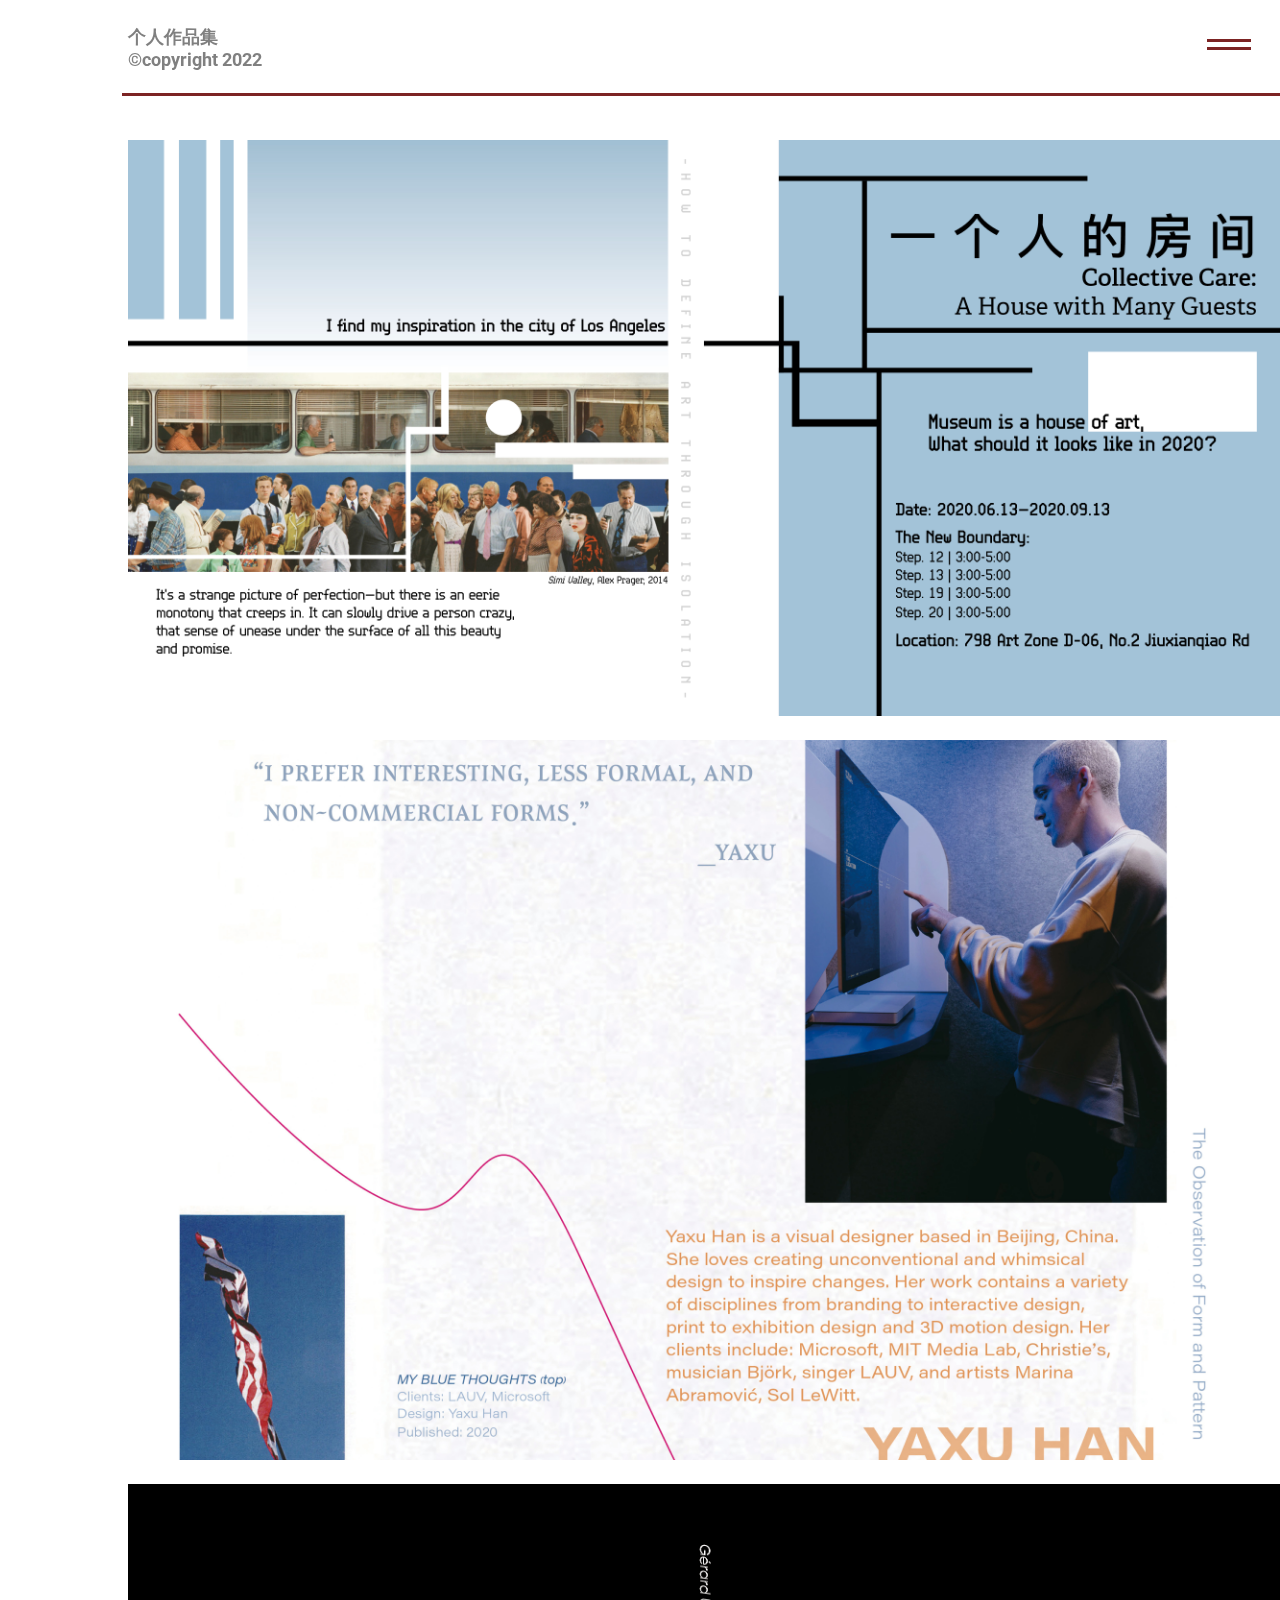
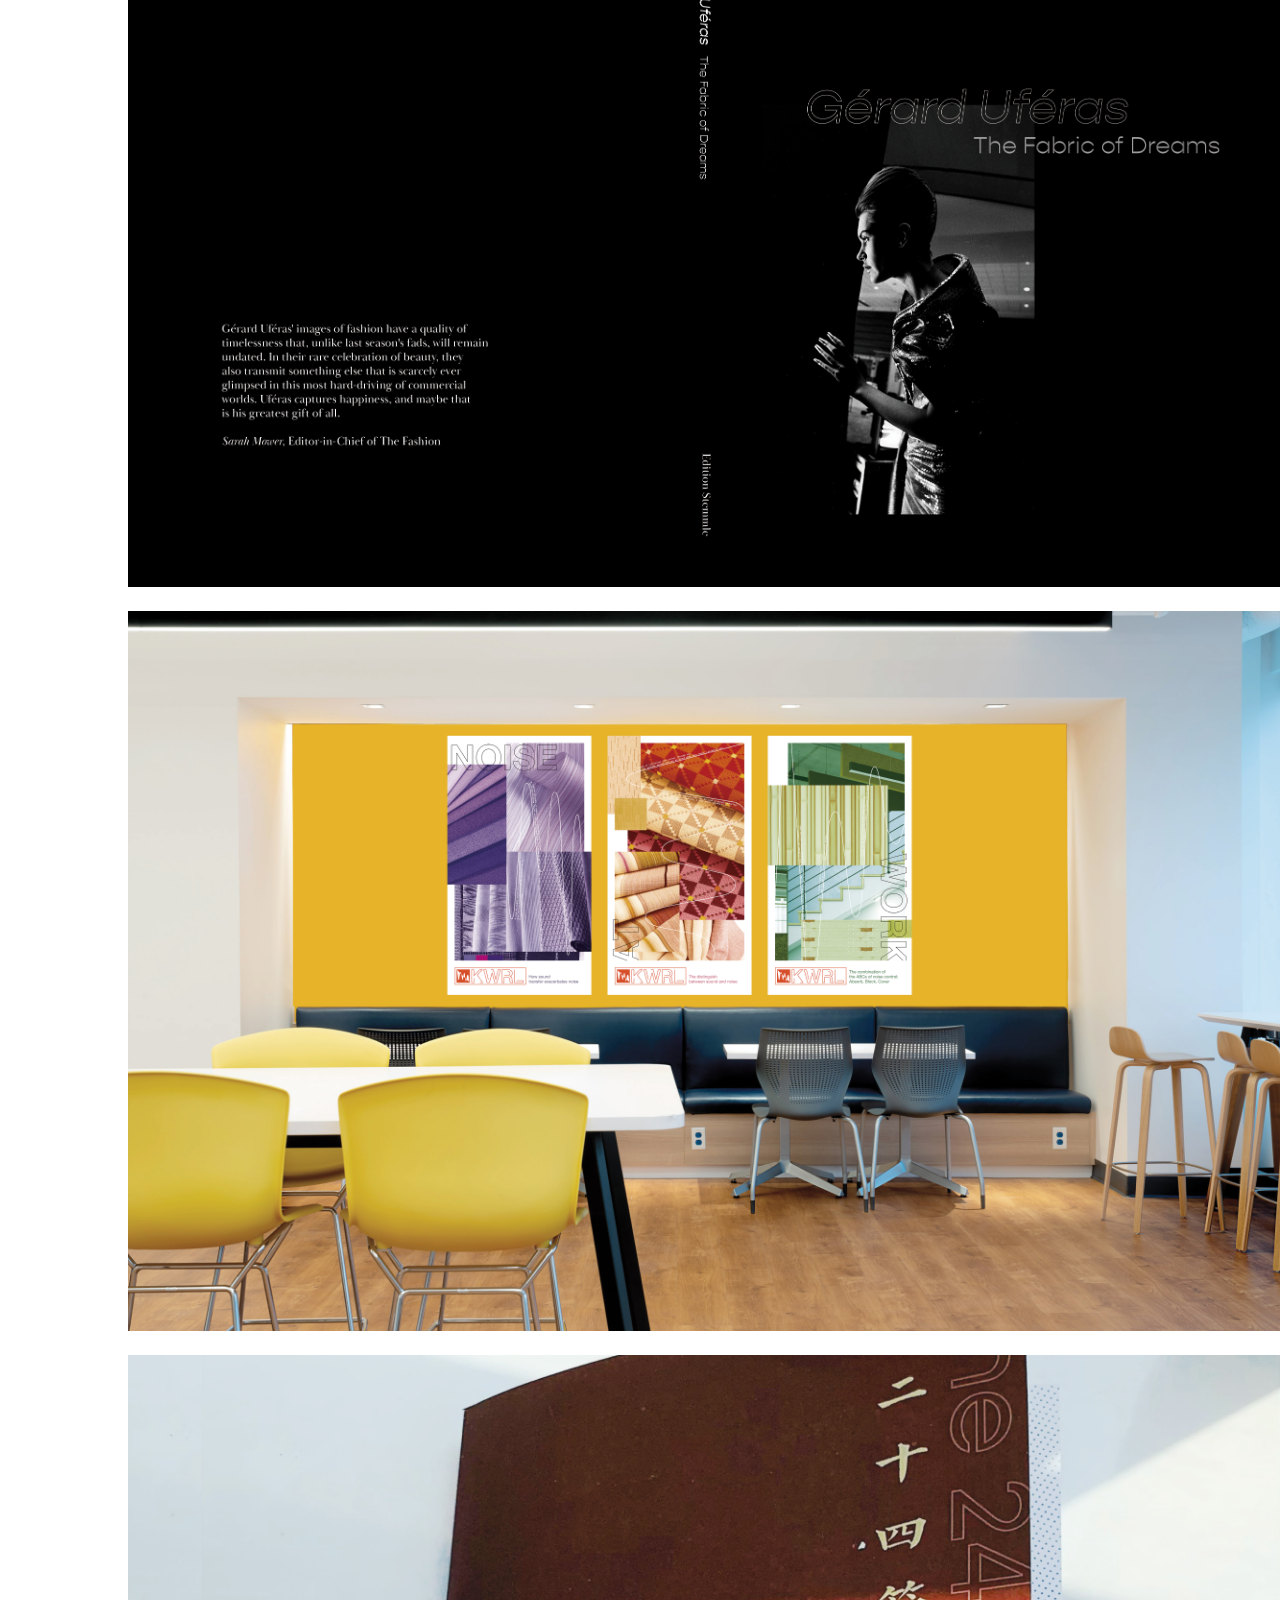
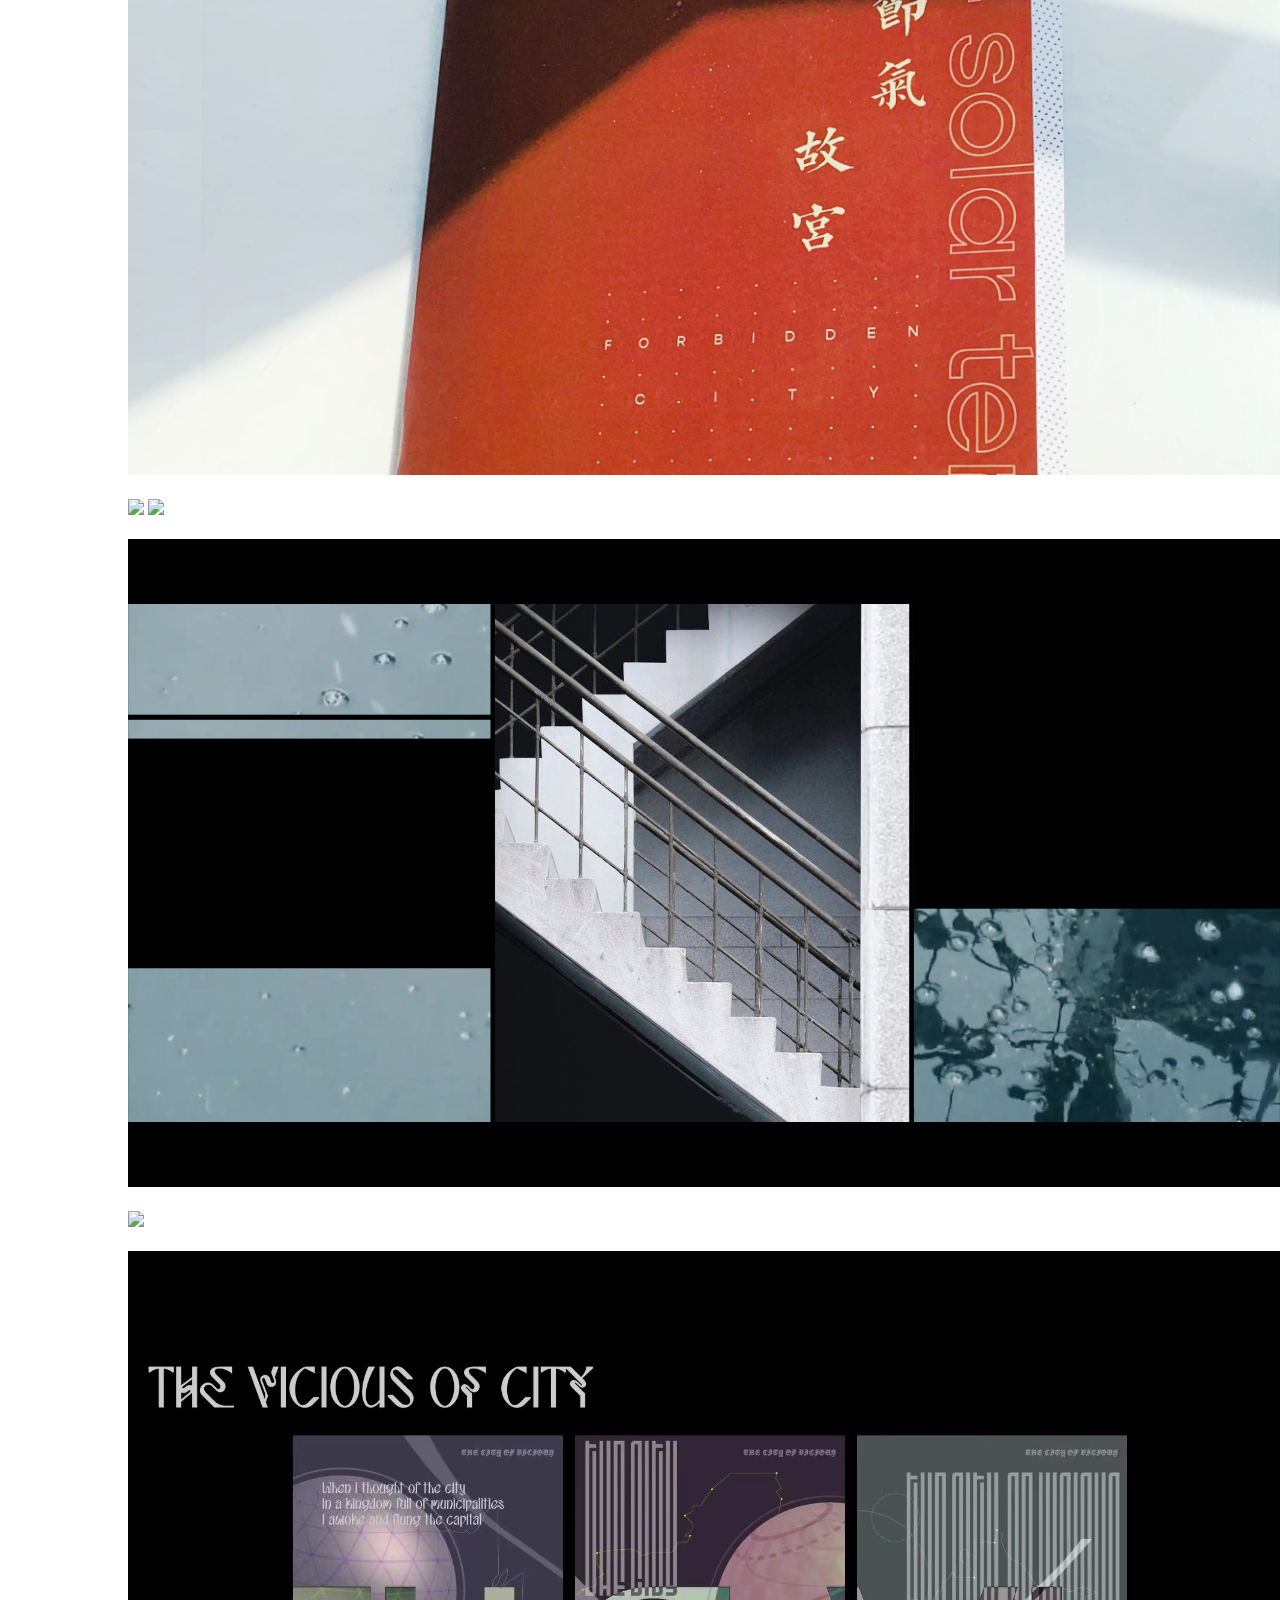
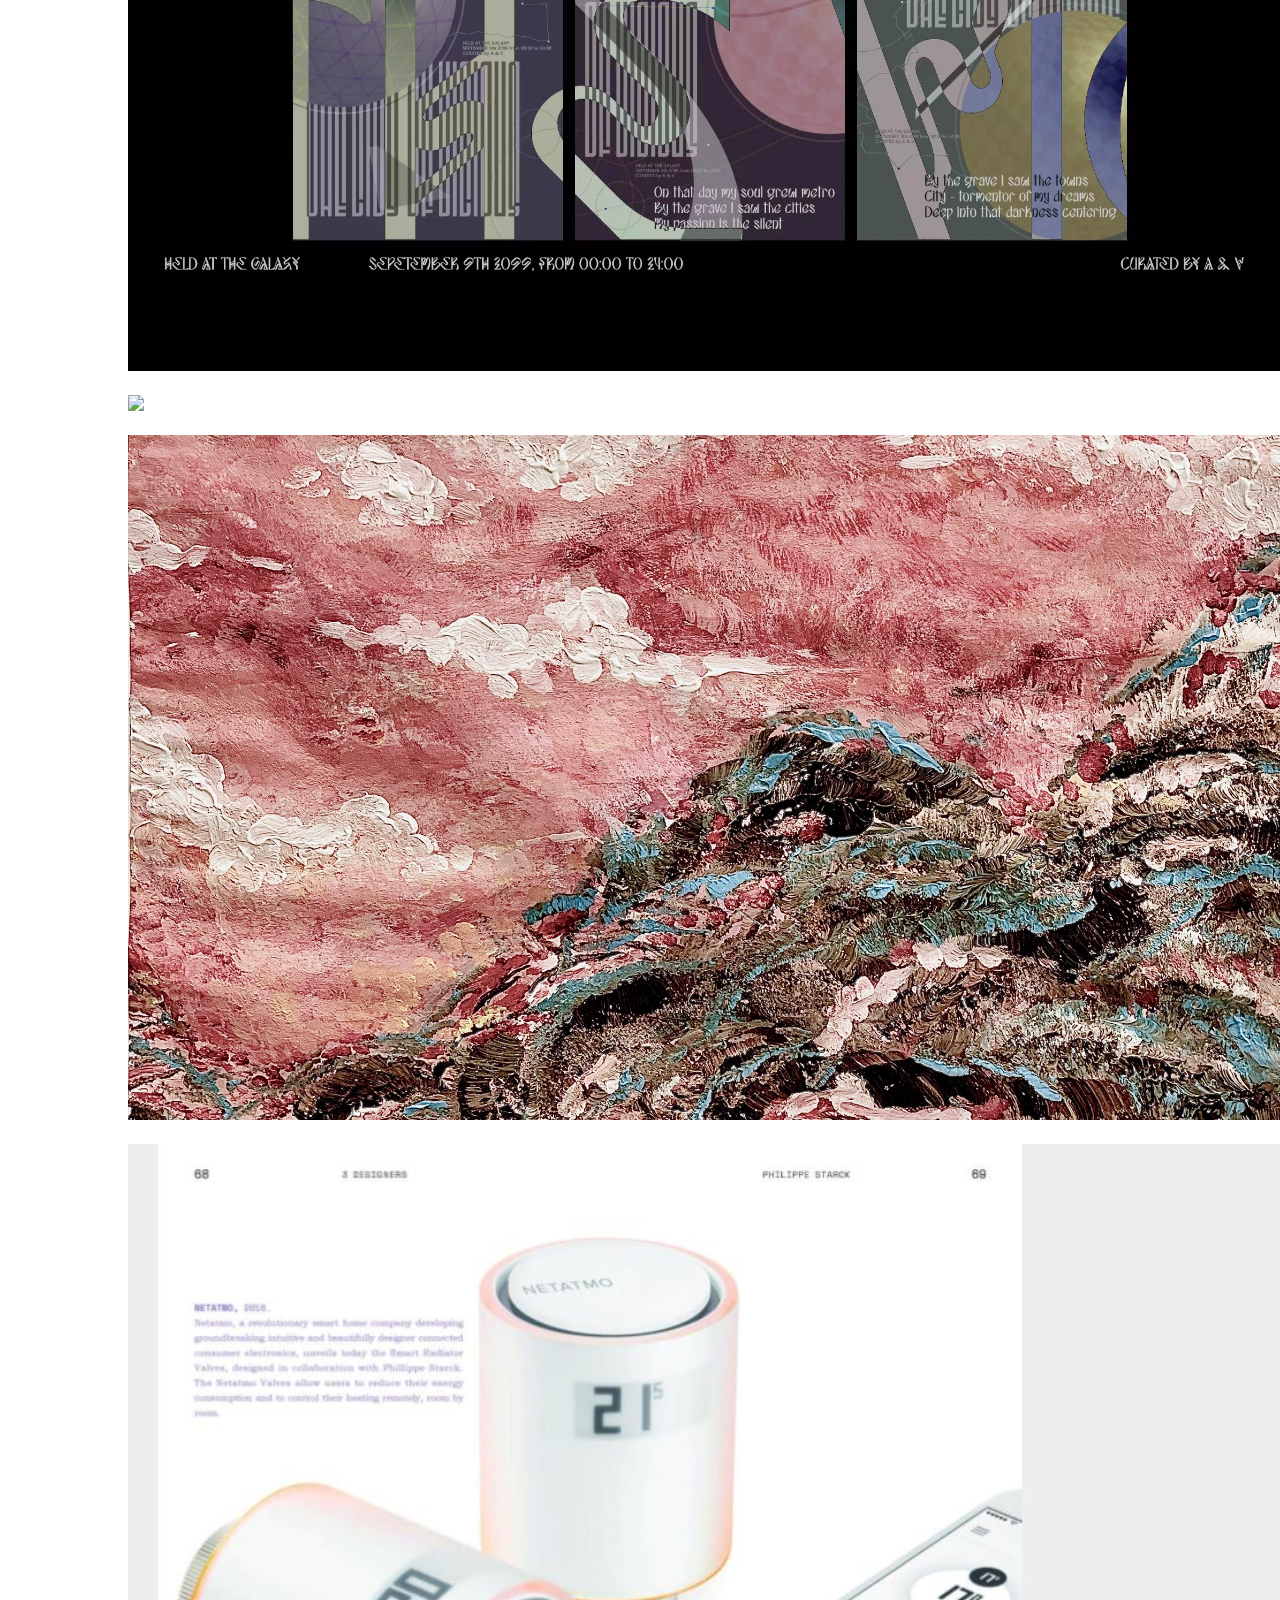
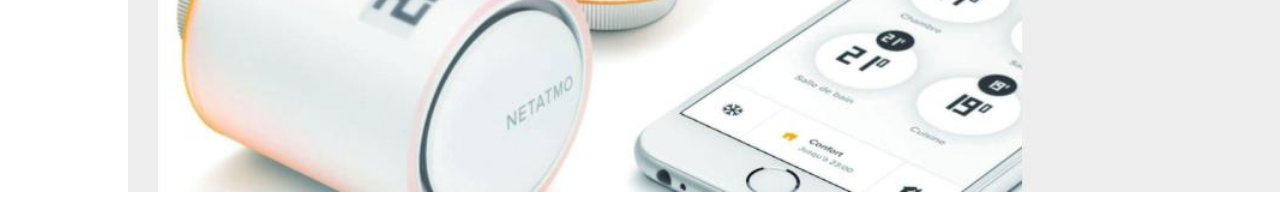
==== index.html @ 161906a2 "code" ====
<!DOCTYPE html>
<html>
    <head>
        <meta charset="utf-8"><!--charset: character encoding capable of encoding all characters on the web  -->
        <meta http-equiv="X-UA-Compatible" content="IE=edge,chrome=1"><!--for browser compatibility: choose rendering engine to view the page in an correct view (for old ver. IE)  -->
        <title>个人作品集©copyright 2022</title>   
        <link href='https://fonts.googleapis.com/css?family=Roboto' rel='stylesheet'>
        <style>
            /*滚动条宽度*/
        ::-webkit-scrollbar{width: 0px;
                            height: 5px;}
            /*滚动条按钮样式*/
        ::-webkit-scrollbar-thumb{border-radius: 10px;
                                  background-color: #f1f1f1;}
            /*滚动条背景样式*/
        ::-webkit-scrollbar-track{border-radius: 10px;}


        body{background-color: white;
            font-family: roboto, sans-serif;
            font-style: normal;
            width:80vw;
            margin-left:10vw;
        cursor:default;}
            a:link{color: gray;
                text-decoration:none;
                cursor: crosshair;}
            a:hover{color: black;
                text-decoration:underline;
                cursor: crosshair;}
            a:visited{color: gray;
                text-decoration:none;
                cursor: crosshair;}
            h1{text-align: left;
                margin: 0 auto;
                margin-top:-100px;
                background-color:white;
                color:gray;
                z-index:400;
                position:fixed;
                max-width:175px;
                padding-top: 0.5vh;
                font-size: 18px;}

            .wb1{position:fixed;
                    width:105vw;
                    margin: 0 auto;
                    margin-left: -10vw;
                    height: 93px;
                    z-index:300;
                    margin-top:-120px;
                    background-color:white;}

            .wb2{position:fixed;
                    margin-top: -24px;
                    display:none;
                    width:105vw;
                    height: 90vh;
                    margin: 0 auto;
                    margin-left: -10vw;
                    z-index:75;
                    margin-top:-50px;
                    background-color:white;}

                .bar1{margin-top:-27px;
                    width: 90vw;
                    height:3px;
                    margin-left: -0.5vw;
                    background-color:rgb(124, 35, 35);
                    z-index:1000;
                    position:fixed;}


            .button{position: fixed;
                cursor: crosshair;
                height: 50px;
                width: 50px;
                display: inline-block;
                right: 8px;
                top: -102px;
                z-index: 500;}

            .line1{background-color: rgb(124, 35, 35);
            width: 24px;
            height: 3px;
            margin-top: 21px;
            margin-left: 5px;
            position: fixed;
            z-index: 500;
            transform: rotate(0deg);}
            
            .line2{background-color: rgb(124, 35, 35);
            width: 24px;
            height: 3px;
            margin-top: 29px;
            margin-left: 5px;
            position: fixed;
            z-index: 500;
            transform: rotate(0deg);}

            .color{color: rgb(124, 35, 35);}
            .collectivecareintro{margin-left:0px;}
            .intro_{margin-left:0px;
            margin-top:-21px;
            width: 300px;
        height:495px;}
                
            .menu{width:20%;
                position:fixed;
                margin-top: -119px;
                height:104px;
                margin-left: -85px;
                font-size:18px;
                display:none;
                z-index:100;
                background-color:transparent;}

                


            .contactinfo{display:none;
                position:fixed;
                margin-top: 82px;
                margin-left: -85px;
                font-size:18px;
                padding-right:20px;
                z-index:200;}


            span{font-weight:600;
                color:rgb(124, 35, 35);}

            
            .info2{
                cursor: crosshair;
                height: 458px;}

            .info3{
                cursor: crosshair;
                height: 458px;
                margin-top: 53px;}

            .image{margin-left:0vw;
                     min-width:300px;
                     width:80vw;
                     z-index:25;}

            img{width:90vw;
                margin-top:20px;}


            

            div{margin-top:120px;
                margin-left:87px;
            padding-right:20px;}

                
                .about{margin-top: -57px;
                    z-index: 800;
                    cursor: crosshair;}
                .contact{margin-top: 27px;
                    z-index: 800;
                    cursor: crosshair;}
                .works{margin-top: 27px;
                    z-index:100;
                    cursor: crosshair;}
                .toggle{display:none;
                    cursor: crosshair;
                    height: 500px;
                    z-index:750;
                    margin-top:24px;
                    margin-left: 2px;}
                .scroll{z-index: 750;
                    margin-top: 100px;
                    position:fixed;}




                .collectivecare{margin-top:0px;
                    margin-left:0px;
                    width:195px;
                    font-size:18px;
                    z-index:1000;
                    cursor: crosshair;}
                .interview,.GérardUféras,.knoll,.the24solarterms,.newphotography,.generateposters,.soundmotion,.tiquette,.theviciousofcity,.thewoodwhisperper,.drawings,.process{margin-top:10px;
                    margin-left:0px;
                    width:195px;
                    font-size:18px;
                    z-index:500;
                    cursor: crosshair;}

                p{font-size:18px;}

                .aboutinfo2{display:none;
                    position: fixed;
                    z-index: 1000;
                    margin-left: -86px;
                    margin-top:-24px}
                .contact2{margin-left: 85px;
                    margin-top: 0px;
                    display:none;
                    cursor: crosshair;}
                .works1{margin-left: 85px;
                    margin-top: 0px;
                    display:none;
                    cursor: crosshair;}
                .works2{margin-left: 2px;
                    margin-top: 224px;
                    display:none;
                    cursor: crosshair;
                    position: fixed;
                    z-index: 2000;}
                .contact1{background-color: white;
                    margin-top: -8px;}
               



            @media only screen and (max-width: 414px){
                p{font-size:24px;}
                h3{font-size:24px;}
                h1{max-width: 224px;
                    font-size: 24px;
                    margin-top: -107px;}
                .collectivecare,.interview,.GérardUféras,.knoll,.the24solarterms,.newphotography,.generateposters,.soundmotion,.tiquette,.theviciousofcity,.thewoodwhisperper,.drawings,.process{margin-top:10px;
                    font-size:24px;
                    line-height: 24px;
                    min-width: 300px;}
                .menu{font-size:24px;}
                .about{font-size:24px;}
                .about1{font-size:24px;}
                .contact{font-size:24px;}
                .contact2{font-size:24px;}
                .works{font-size:24px;}
                .works1{font-size:24px;}
                .works2{font-size:24px;}
                .button{top:-99px;}
                .line1{width: 32px;
                    height: 4px;}
                .line2{width: 32px;
                    height: 4px;
                    margin-top: 30px;}
                .contactinfo{margin-top: 90px;
                    line-height: 18px;
                    min-width: 460px;}
                    .toggle{margin-top:46px;}
                }

          
           
        </style> 

        <script src="https://code.jquery.com/jquery-3.6.0.js"></script>
        <script language="javascript">
            $(document).ready(function(){
                
                
                $( ".about" ).hover(function() {
                    $(".about").css('color','gray');
                    $(".contact").css('color','black');
                    $(".works").css('color','black');
                }, function(){
                    $(".about").css('color','black');
                    $(".contact").css('color','black');
                    $(".works").css('color','black');
                });

                $( ".about" ).click(function() {
                        $(".aboutinfo2").css("display","inline-block");  
                        $(".contact2").css("display","inline-block"); 
                        $(".works1").css("display","inline-block"); 
                        $(".contact").css("display","none");  
                        $(".works").css("display","none"); 
                        $(".works2").css("display","none"); 
                        $(".toggle").css("display","none");   
                        $(".contactinfo").css('display','none');
                    
                });



                $( ".contact" ).hover(function() {
                    $(".about").css('color','black');
                    $(".contact").css('color','gray');
                    $(".works").css('color','black');
                }, function(){
                    $(".about").css('color','black');
                    $(".contact").css('color','black');
                    $(".works").css('color','black');

                });
                $( ".contact" ).click(function() {
                    $(".works").css("display","none"); 
                    $(".works1").css("display","none"); 
                    $(".about").css('color','black');
                    $(".contact").css('color','black');
                    $(".contactinfo").css('display','inline-block');
                    $(".works2").css('display','inline-block');
                    $(".toggle").css("display","none");   
                    $(".scroll").css("display","none");  
                    
                    
                    
                });

                $( ".works1" ).hover(function() {
                    $(".about").css('color','black');
                    $(".contact").css('color','black');
                    $(".contact2").css('color','black');
                    $(".works1").css('color','gray');
                }, function(){
                    $(".about").css('color','black');
                    $(".contact").css('color','black');
                    $(".contact2").css('color','black');
                    $(".works1").css('color','black');
                });

                $( ".works1" ).click(function() {
                        $(".aboutinfo2").css("display","none");  
                        $(".contactinfo").css('display','none');
                        $(".contact2").css("display","none"); 
                        $(".works1").css("display","none"); 
                        $(".contact").css("display","inline-block");  
                        $(".works").css("display","inline-block"); 
                        $(".toggle").css("display","inline-block");
                        $(".scroll").css("display","inline-block");    
                    
                });

                $( ".works2" ).hover(function() {
                    $(".about").css('color','black');
                    $(".contact").css('color','black');
                    $(".works2").css('color','gray');
                }, function(){
                    $(".about").css('color','black');
                    $(".contact").css('color','black');
                    $(".works2").css('color','black');
                });

                $( ".works2" ).click(function() {
                        $(".aboutinfo2").css("display","none");  
                        $(".contactinfo").css('display','none');
                        $(".contact2").css("display","none"); 
                        $(".works2").css("display","none"); 
                        $(".contact").css("display","inline-block");  
                        $(".works").css("display","inline-block"); 
                        $(".toggle").css("display","inline-block");   
                        $(".scroll").css("display","inline-block");   
                    
                });

                $( ".contact2" ).hover(function() {
                    $(".about").css('color','black');
                    $(".contact2").css('color','gray');
                    $(".works1").css('color','black');
                    $(".works2").css('color','black');
                }, function(){
                    $(".about").css('color','black');
                    $(".contact2").css('color','black');
                    $(".works1").css('color','black');
                    $(".works2").css('color','black');
                });

                $( ".contact2" ).click(function() {
                        $(".aboutinfo2").css("display","none");  
                        $(".contact2").css("display","none"); 
                        $(".works1").css("display","none"); 
                        $(".contact").css("display","inline-block");  
                        $(".works2").css("display","inline-block"); 
                        $(".toggle").css("display","none");  
                        $(".contactinfo").css("display","inline-block");  
                         
                    
                });




                $( ".works" ).hover(function() {
                    $(".about").css('color','black');
                    $(".contact").css('color','black');
                    $(".works").css('color','gray');
                }, function(){
                    $(".about").css('color','black');
                    $(".contact").css('color','black');
                    $(".works").css('color','black');
                });

                $( ".works" ).click(function() {
                        $(".toggle").css("display","inline-block");  
                        $(".about").css('color','black');
                        $(".contact").css('color','black');
                        $(".works").css('color','black'); 
                    
                });



                $( ".button" ).hover(function() {
                    $(".line1").css("background-color","gray");
                    $(".line2").css("background-color","gray");
                }, function(){
                    $(".line1").css("background-color","rgb(124, 35, 35)");
                    $(".line2").css("background-color","rgb(124, 35, 35)");
                });
var count=0;
                $( ".button" ).click(function() {
                    count=count+1;
                    if (count%2 == 1){
                    $(".line1").css("transform","rotate(30deg)");
                    $(".line2").css("transform","rotate(-30deg)");
                    $(".line1").css("margin-top","25px");
                    $(".line2").css("margin-top","25px");
                    $(".line1").css("background-color","rgb(124, 35, 35)");
                    $(".line2").css("background-color","rgb(124, 35, 35)");
                    $(".menu").css("display","inline-block");
                    $(".about").css("display","inline-block");
                    $(".contact").css("display","inline-block");
                    $(".works").css("display","inline-block");
                    $(".about").css('color','black');
                    $(".contact").css('color','black');
                    $(".works1").css('color','black');
                    $(".wb2").css("display","inline-block");
                    
                }
                else{
                    $(".line1").css("transform","rotate(0deg)");
                    $(".line2").css("transform","rotate(0deg)");
                    $(".line1").css("margin-top","21px");
                    $(".line2").css("margin-top","29px");
                    $(".line1").css("background-color","rgb(124, 35, 35)");
                    $(".line2").css("background-color","rgb(124, 35, 35)");
                    $(".menu").css("display","none");
                    $(".wb2").css("display","none");
                    $(".toggle").css("display","none");
                    $(".aboutinfo2").css("display","none");  
                    $(".contact2").css("display","none"); 
                    $(".works1").css("display","none"); 
                    $(".works2").css("display","none"); 
                    $(".contactinfo").css("display","none"); 
                }
                
                
                
                });


             
            });





        </script>

    </head>

    <body>
        <h1>个人作品集©copyright 2022 </h1>
        <div class="button">
            <div class="line1"></div>
            <div class="line2"></div>
        </div>

        <div class="bar1"></div>
    <section class="wb1"></section>
    <section class="wb2"></section>
    

    <section class="menu">
        <div></div>
        <div class="about"><b>ABOUT</b></div>
        <div class="contact"><b>CONTACT</b></div>
        <div class="works"><b>WORKS</b></div>
    </section>


    <section class="scroll">
        <div class="toggle" style="overflow: scroll">
            <div class="collectivecare"><a href="collectivecare.html">COLLECTIVE CARE</a></div>
            <div class="interview"><a href="interview.html">THE OBSERVATION OF FORM & PATTERN</a></div>
            <div class="GérardUféras"><a href="GérardUféras.html">GERARD UFERAS</a></div>
            <div class="knoll"><a href="knoll.html">KNOLL</a></div>
            <div class="the24solarterms"><a href="the24solarterms.html">THE 24 SOLAR TERMS</a></div>
            <div class="newphotography"><a href="newphotography.html">NEW PHOTOGRAPHY</a></div>
            <div class="generateposters"><a href="generateposters.html">GENERATE POSTERS</a></div>
            <div class="soundmotion"><a href="soundmotion.html">SOUND MOTION</a></div>
            <div class="tiquette"><a href="tiquette.html">TIQUETTE</a></div>
            <div class="theviciousofcity"><a href="theviciousofcity.html">THE VICIOUS OF CITY</a></div>
            <div class="thewoodwhisperper"><a href="thewoodwhisperper.html">THE WOODWHISPERER</a></div>
            <div class="drawings"><a href="drawings.html">DRAWINGS</a></div>
            <div class="process"><a href="process.html">PROCESS</a></div>
            <div></div>
        </div>
    </section>
    
    

    

    <section class="aboutinfo2">
        <div class="info3" style="overflow: scroll">
            <h3>技能特长</h3>
            <p><span>设计</span> | Print and digital design; 
            <br> &emsp;&emsp;&ensp;&thinsp; Adobe InDesign, 
            <br> &emsp;&emsp;&ensp;&thinsp; Illustrator, Photoshop;
            <br> &emsp;&emsp;&ensp;&thinsp; After Effect, Premiere; 
            <br> &emsp;&emsp;&ensp;&thinsp; Figma, Adobe XD;
            <br> &emsp;&emsp;&ensp;&thinsp; Cinema 4 D;
            <br> &emsp;&emsp;&ensp;&thinsp; HTML/CSS/Javascript
            <p><span>语言</span> | English, Mandarin</p>

            <h3>教育背景</h3>
            <p><span>罗德岛艺术设计学院 (RISD)</span>
            <br> Providence, RI | Sept. 2018–
            <br> 本科, 平面设计</p>
            <p><span>布朗大学</span>
            <br> Providence, RI | Sept. 2019–May. 2020 
            <br> 人机交互/用户体验, 经济</p>

            <h3>参与展出</h3>
            <p><span>IB 艺术展 | 小组展示</span> | Mar. 2018 
            <br> 人大附中国际部一层展厅</p>
            <p><span>Coming To(o)|小组展示</span> | Dec. 2018 
            <br> RISD Red Eye Gallery</p>


            <h3>课程</h3>
            <p><span>Design Studio I</span> | Step. 2018–Dec. 2018 
            <br>这是我最初接触平面设计的课程，通过尝试不同的设计程序和设计风格，
                我意识到设计本身并不局限于表现手法或者用户需求，更多的是对自我的探寻以及风格背后的含义。
            </p>

            <p><span>Typography III</span> | Step. 2020–Dec. 2020 
            <br>我学会了设计字体并将字体本身当作设计元素来使用，以及使用
                Figma以及AbobeXD来转换自己的设计至多媒体形态，比如网站元素和GIF动效。
            </p>
            

            <p><span>Web Design</span> | Step. 2021–Dec. 2021
            <br>在这门课程中，我学会了基本的编程代码以及如何将自己的设计转化为网站。
                网站和其他设计最大的不同在于它对互动的需求，以及使用方式的定义。
                而通过这节课我对设计本身有了更好地理解，那便是为谁服务，以及通过什么样的形态。
                </p>

            </div>

        <h3 class="contact2">CONTACT</h3>
        <br>
        <h3 class="works1">WORKS</h3>



        
    </section>





    <section class="contactinfo">
        <div class="contact1">
        <p>邮箱：15901194779@163.com</p> 
        <p>电话：+86 159-0119-4779</p>
        <p>地址：Beijing, China</p>
        </div>  
    </section>

    <h3 class="works2">WORKS</h3>

    <section class="image">
        <div></div>
        <a href="collectivecare.html"><img src="image/A2.jpg"></a>
        <a href="interview.html"><img src="image/interview.jpg"></a>
        <a href="GérardUféras.html"><img src="image/GérardUféras.jpg"></a>
        <a href="knoll.html"><img src="image/mockup.jpg"></a>
        <a href="the24solarterms.html"><img src="image/the24solarterms.jpg"></a>
        <a href="newphotography.html"><img src="image/blue.jpg"></a>
        <a href="generateposters.html"><img src="image/blue.jpg"></a>
        <a href="soundmotion.html"><img src="image/motion.jpg"></a>
        <a href="tiquette.html"><img src="image/blue.jpg"></a>
        <a href="theviciousofcity.html"><img src="image/city.jpg"></a>
        <a href="thewoodwhisperper.html"><img src="image/wood.png"></a>
        <a href="drawings.html"><img src="image/drawing01.jpg"></a>
        <a href="process.html"><img src="image/Untitled presentation (4).jpg"></a>   
    </section>

    
    

    

    </body>
</html>

<!--<a name="link"></a>
    <a href="#"></a>内置超链接
1180width
264height-->
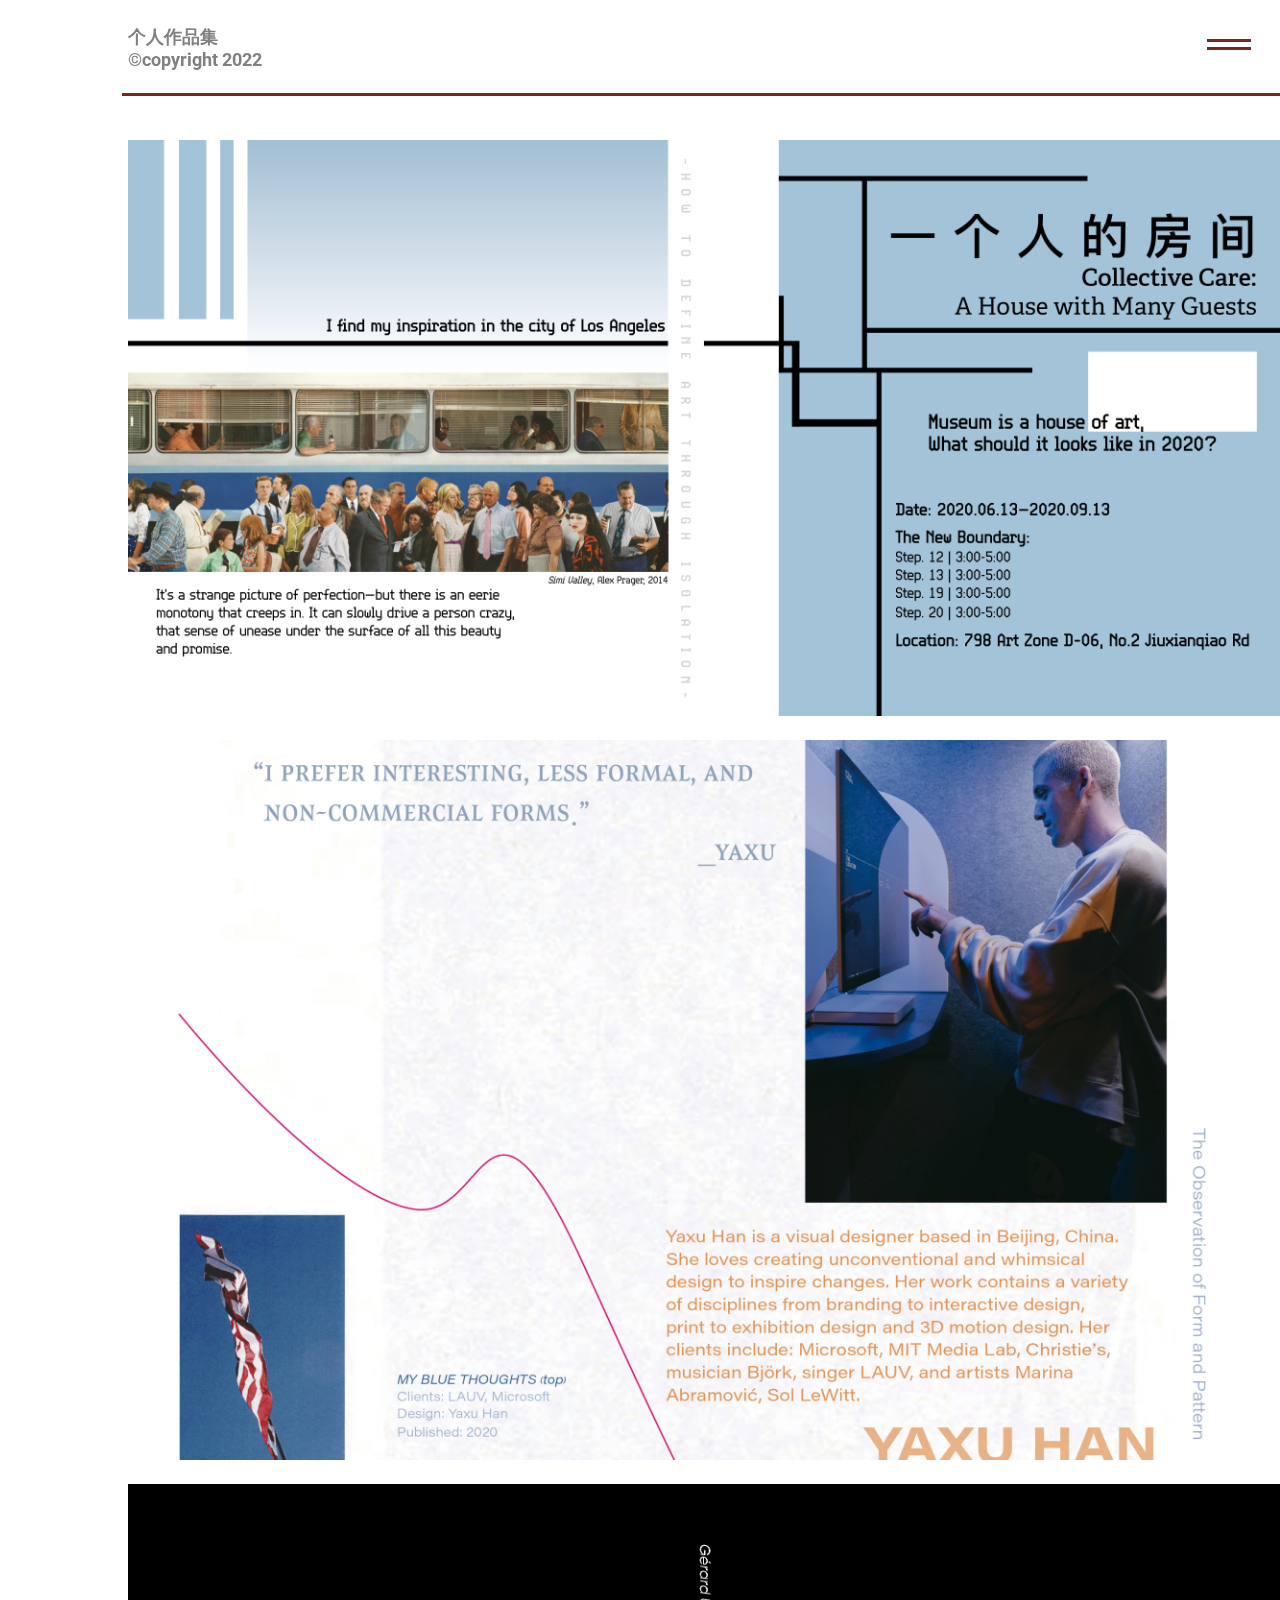
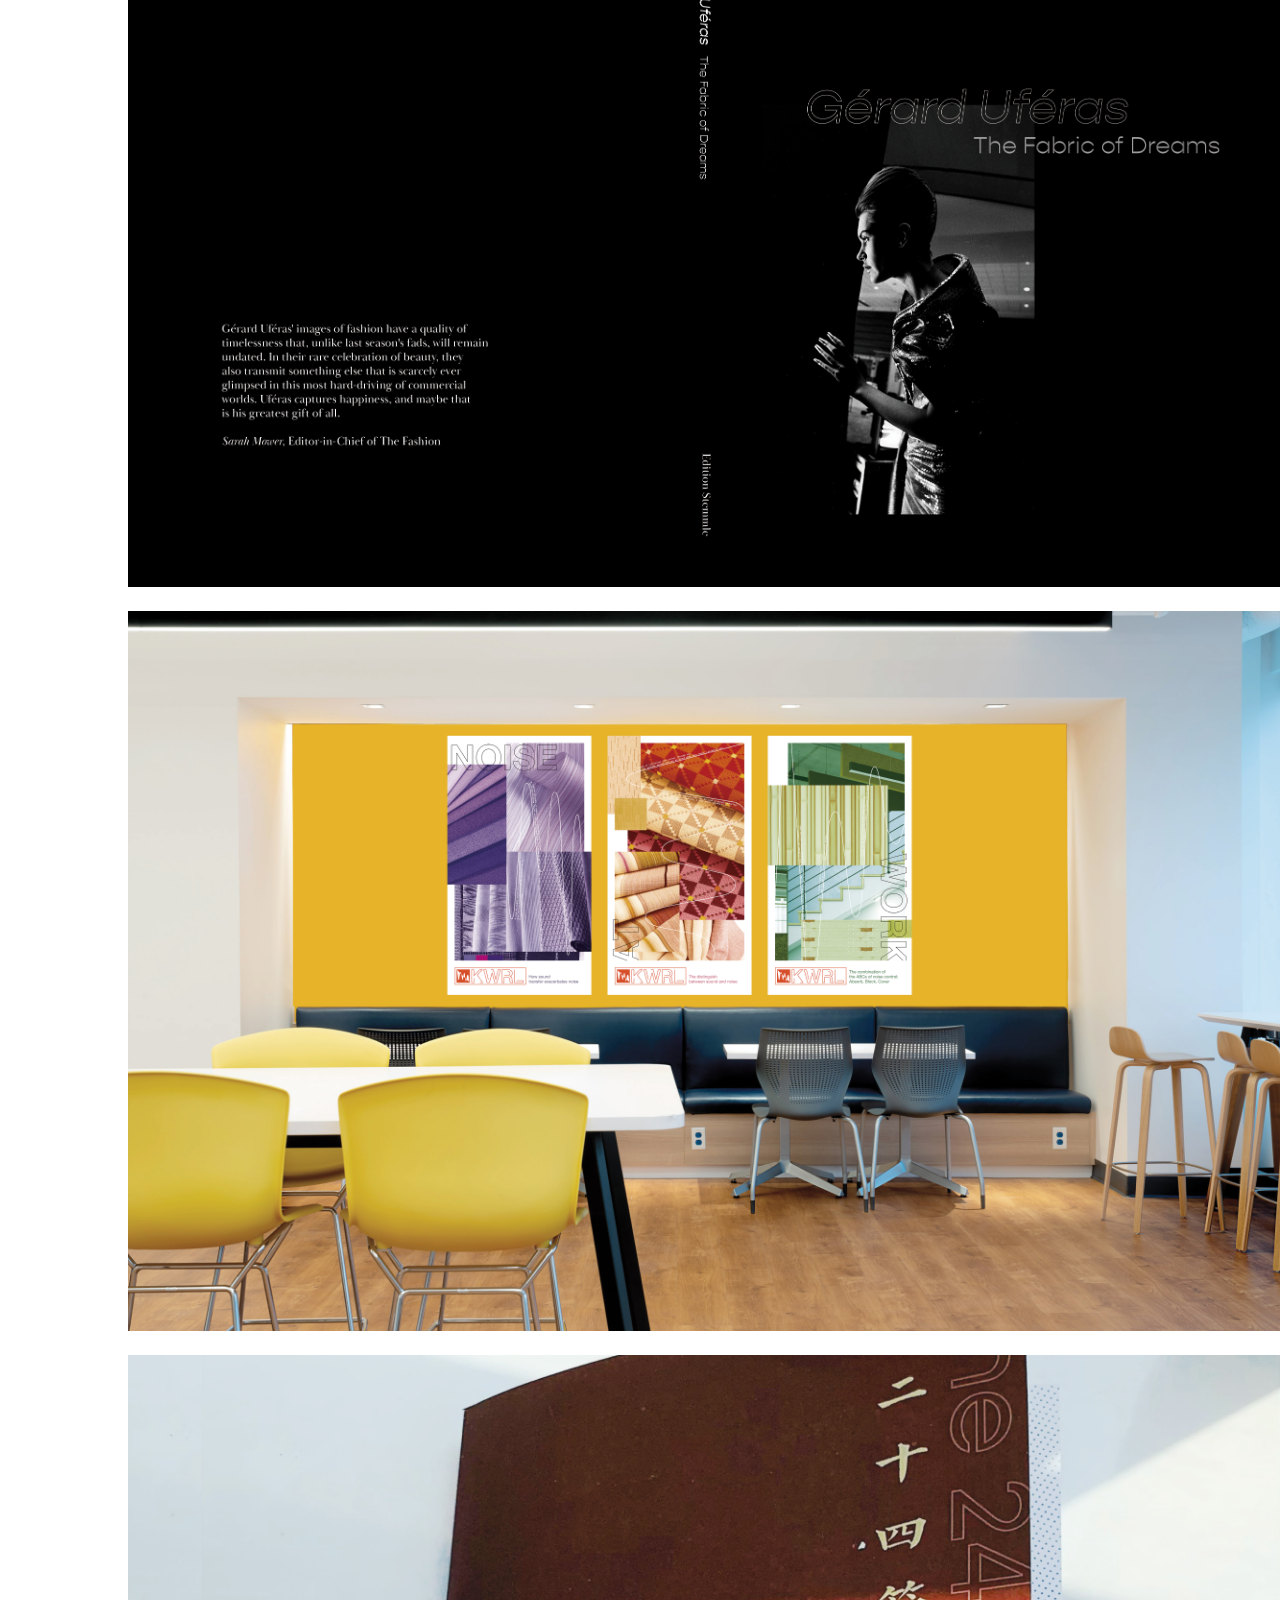
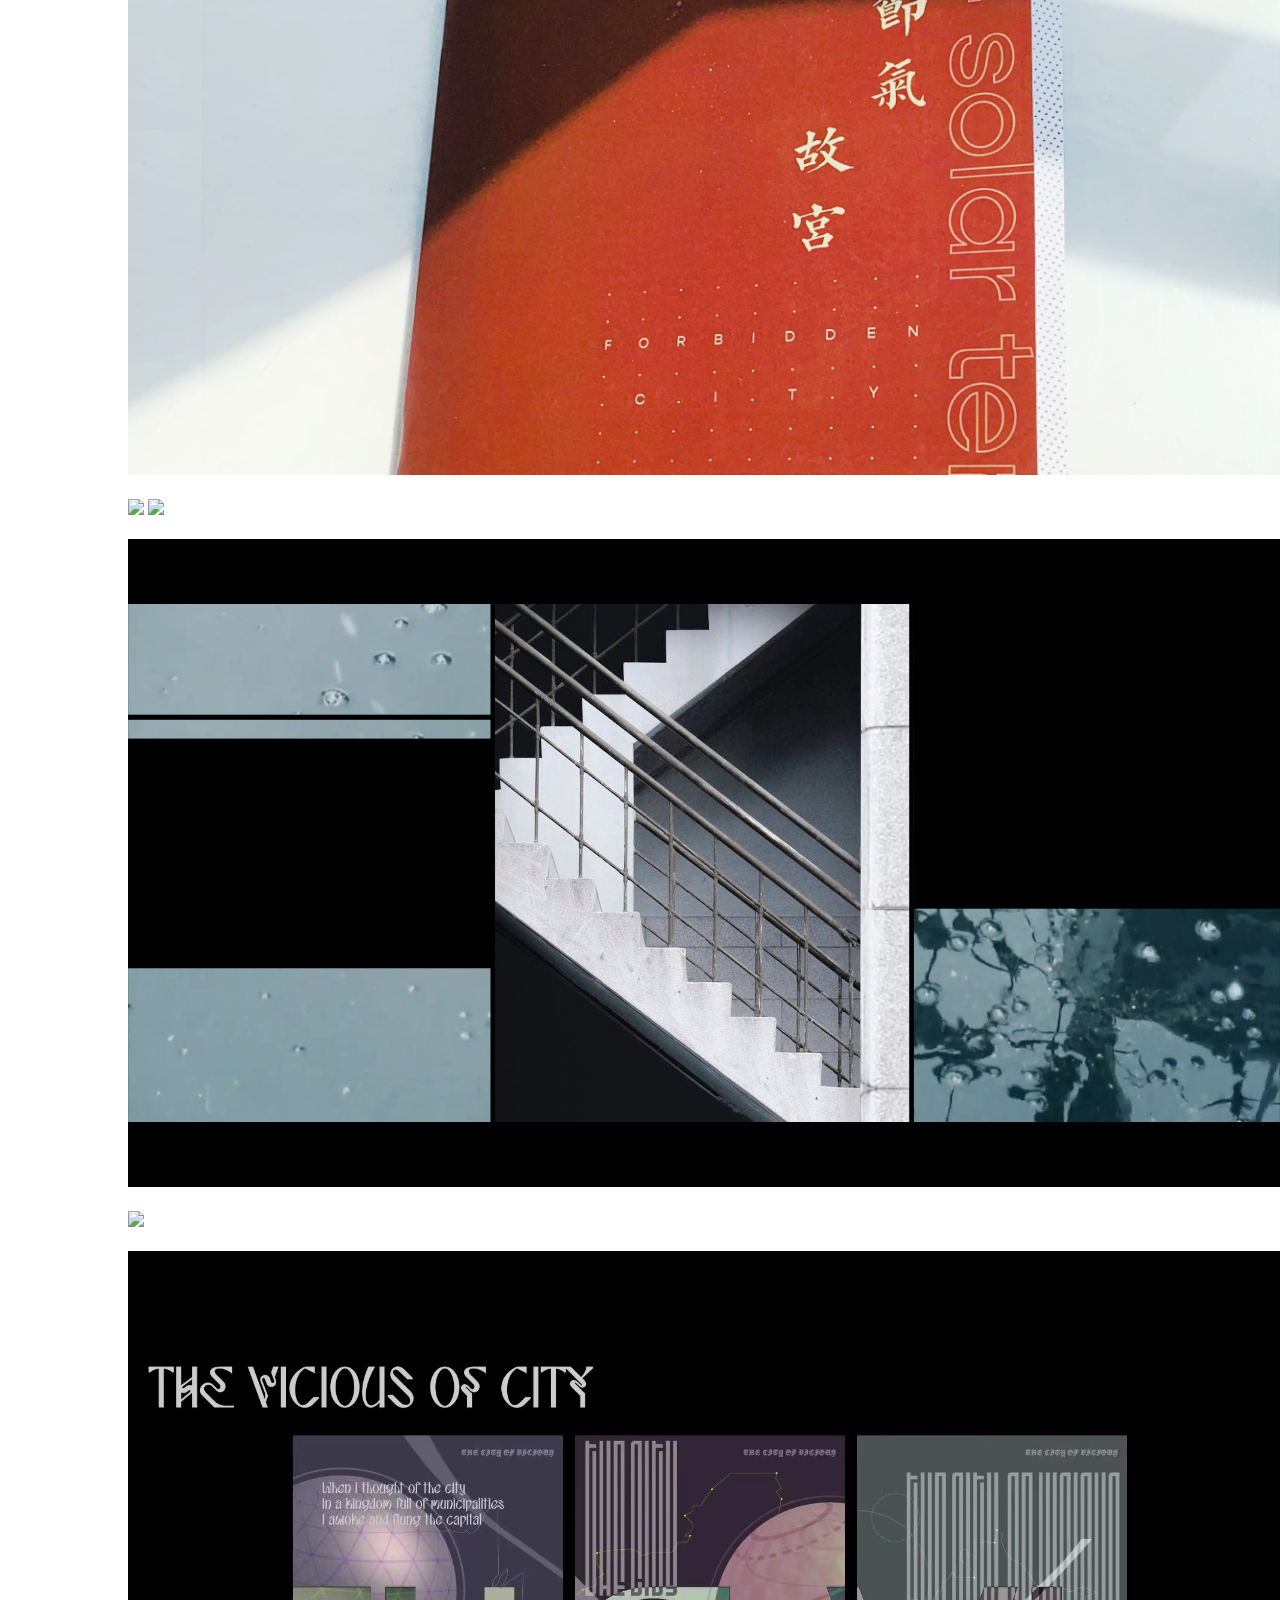
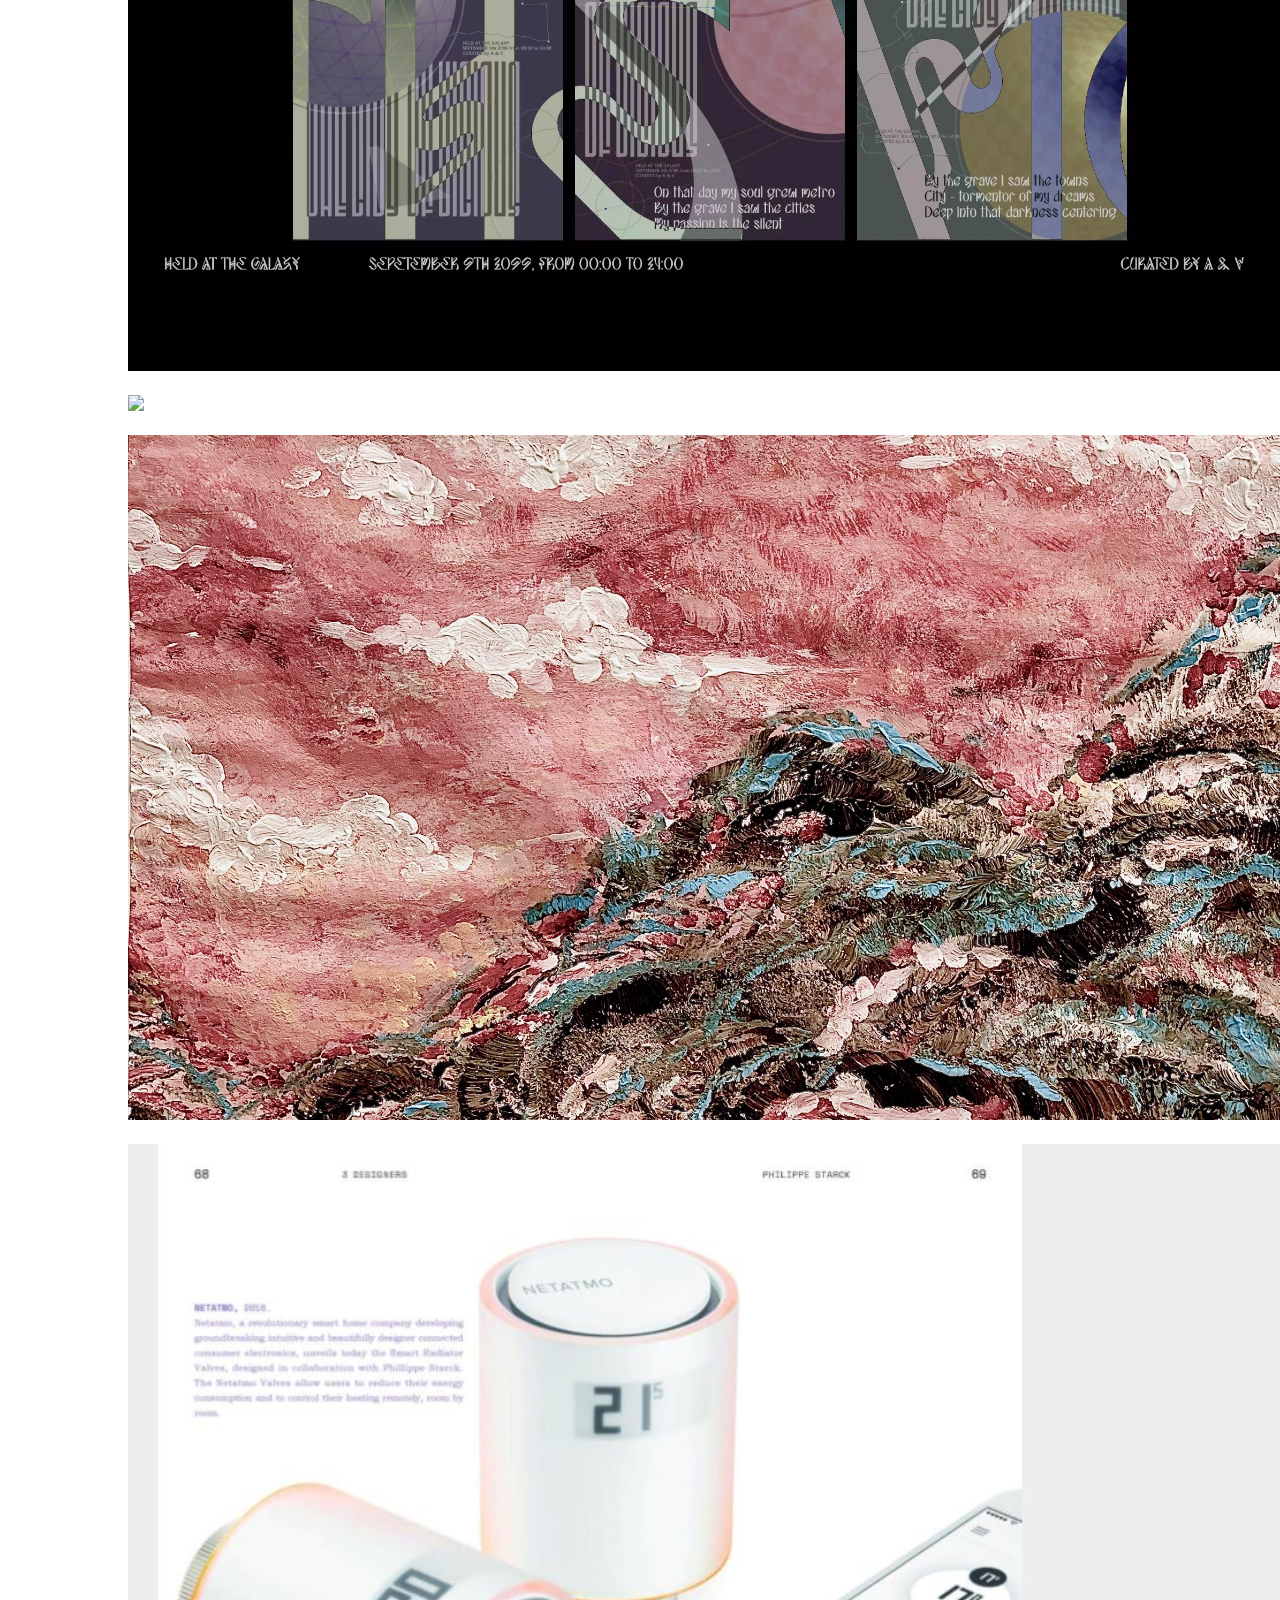
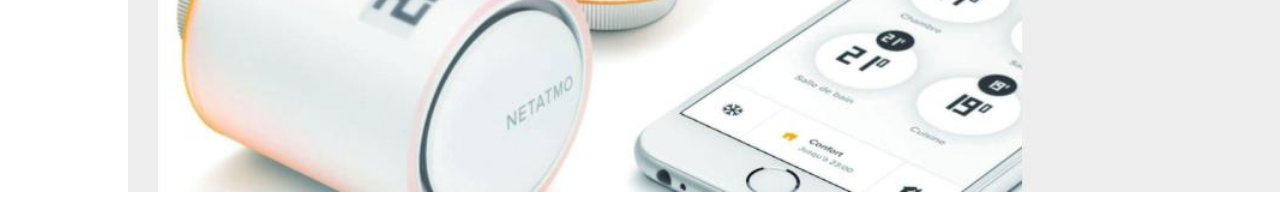
==== commit aabea9c9: "code" ====
--- a/index.html
+++ b/index.html
@@ -3,6 +3,7 @@
     <head>
         <meta charset="utf-8"><!--charset: character encoding capable of encoding all characters on the web  -->
         <meta http-equiv="X-UA-Compatible" content="IE=edge,chrome=1"><!--for browser compatibility: choose rendering engine to view the page in an correct view (for old ver. IE)  -->
+        <meta name="viewport" content="width=device-width, initial-scale=1" />
         <title>个人作品集©copyright 2022</title>   
         <link href='https://fonts.googleapis.com/css?family=Roboto' rel='stylesheet'>
         <style>
@@ -21,7 +22,8 @@
             font-style: normal;
             width:80vw;
             margin-left:10vw;
-        cursor:default;}
+            cursor:default;
+            overflow-x: hidden;}
             a:link{color: gray;
                 text-decoration:none;
                 cursor: crosshair;}
@@ -232,6 +234,7 @@
                 .about{font-size:24px;}
                 .about1{font-size:24px;}
                 .contact{font-size:24px;}
+                .contact1{line-height: 18px;}
                 .contact2{font-size:24px;}
                 .works{font-size:24px;}
                 .works1{font-size:24px;}
@@ -245,7 +248,15 @@
                 .contactinfo{margin-top: 90px;
                     line-height: 18px;
                     min-width: 460px;}
-                    .toggle{margin-top:46px;}
+                .toggle{margin-top:46px;}
+                .info3{height: 524px;
+                    width: 300px;}
+                .wb2{height:95vh;}
+                }
+
+                @media only screen and (max-height: 736px){
+                    .info3{height: 458px;
+                        width: 300px;}
                 }
 
           
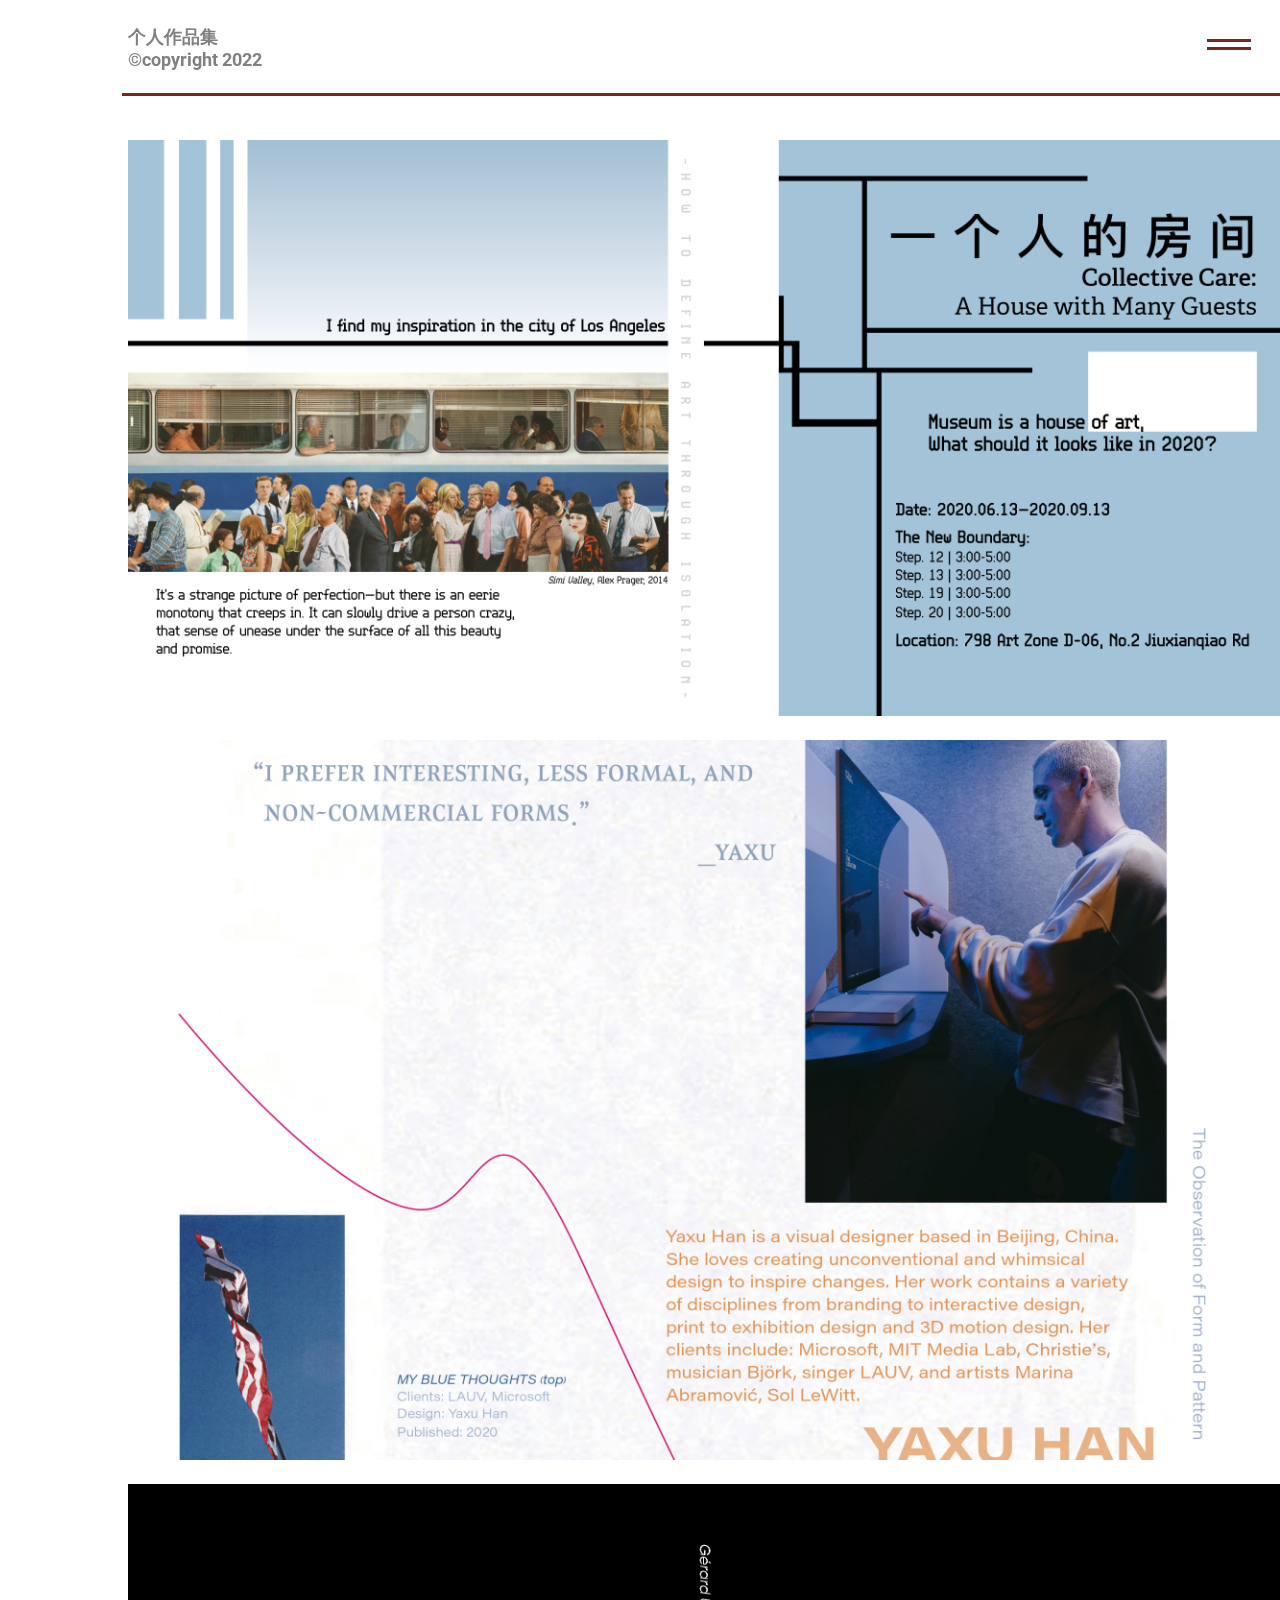
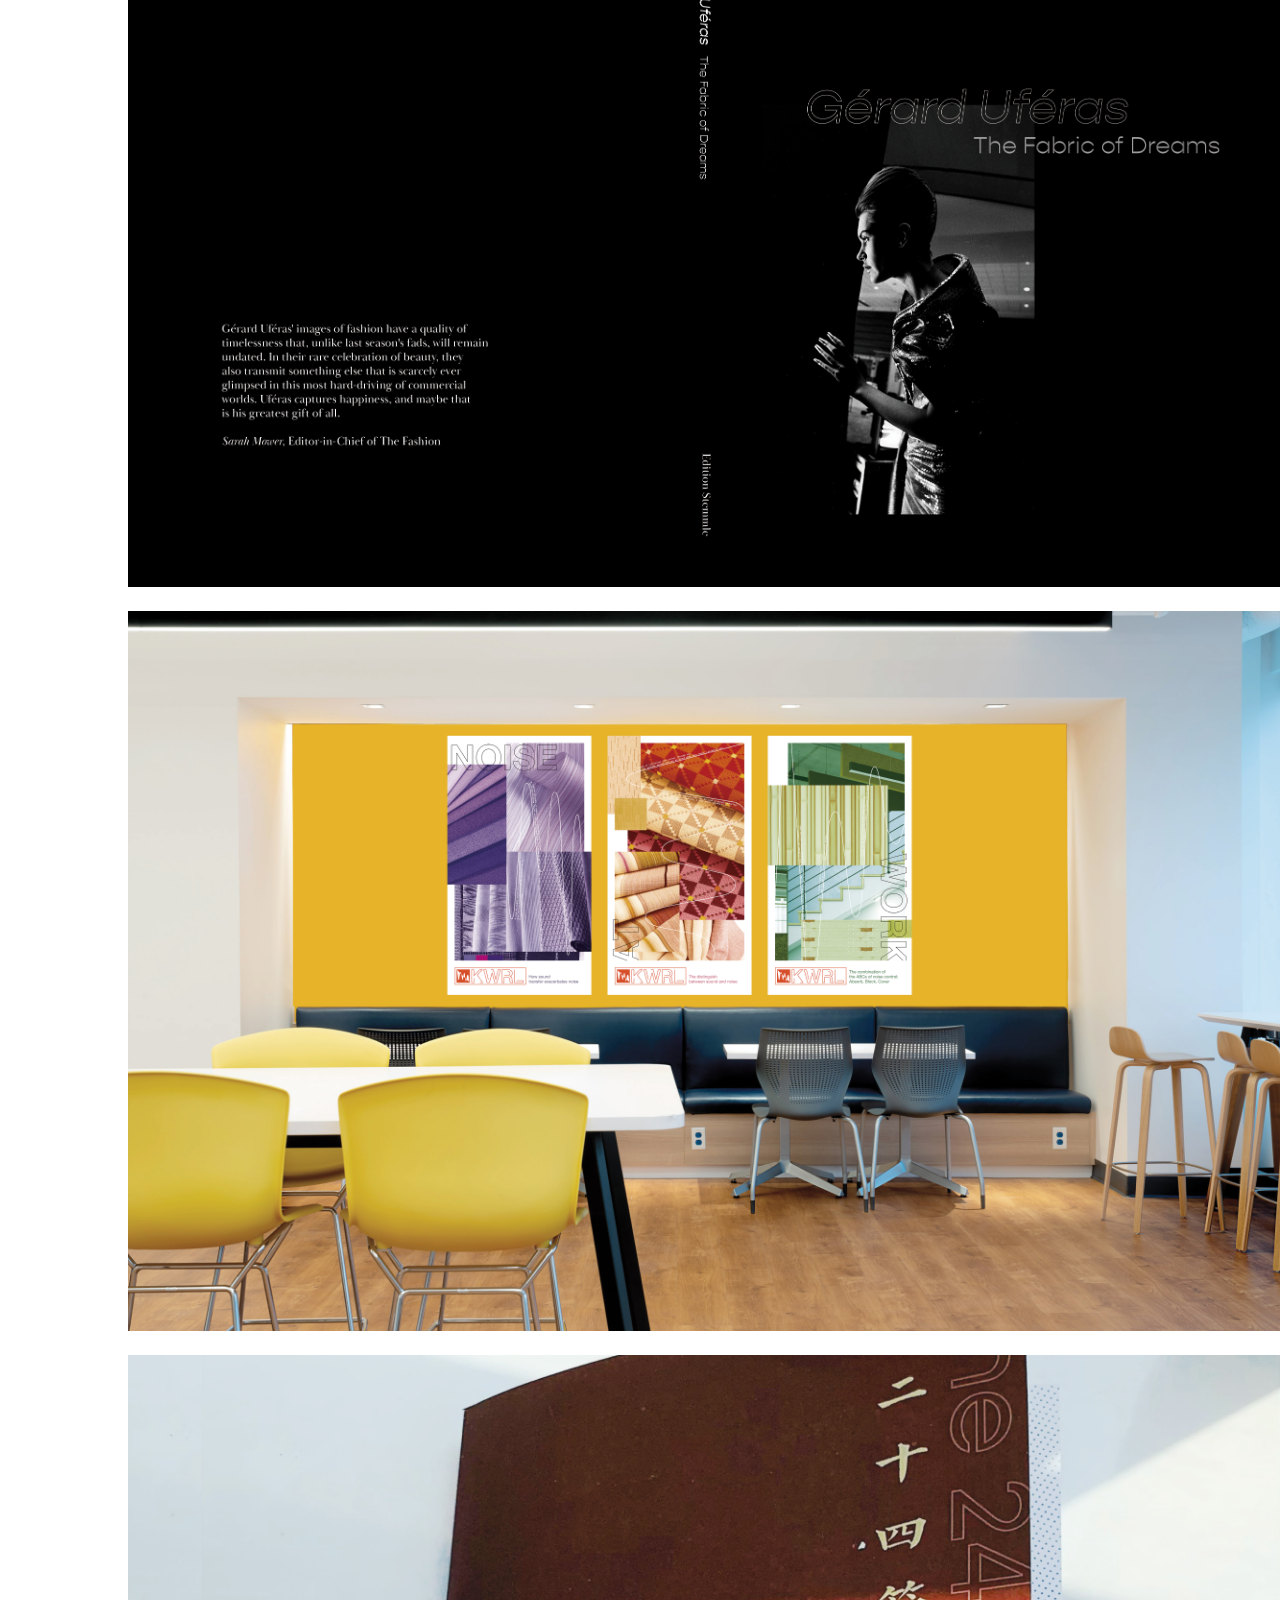
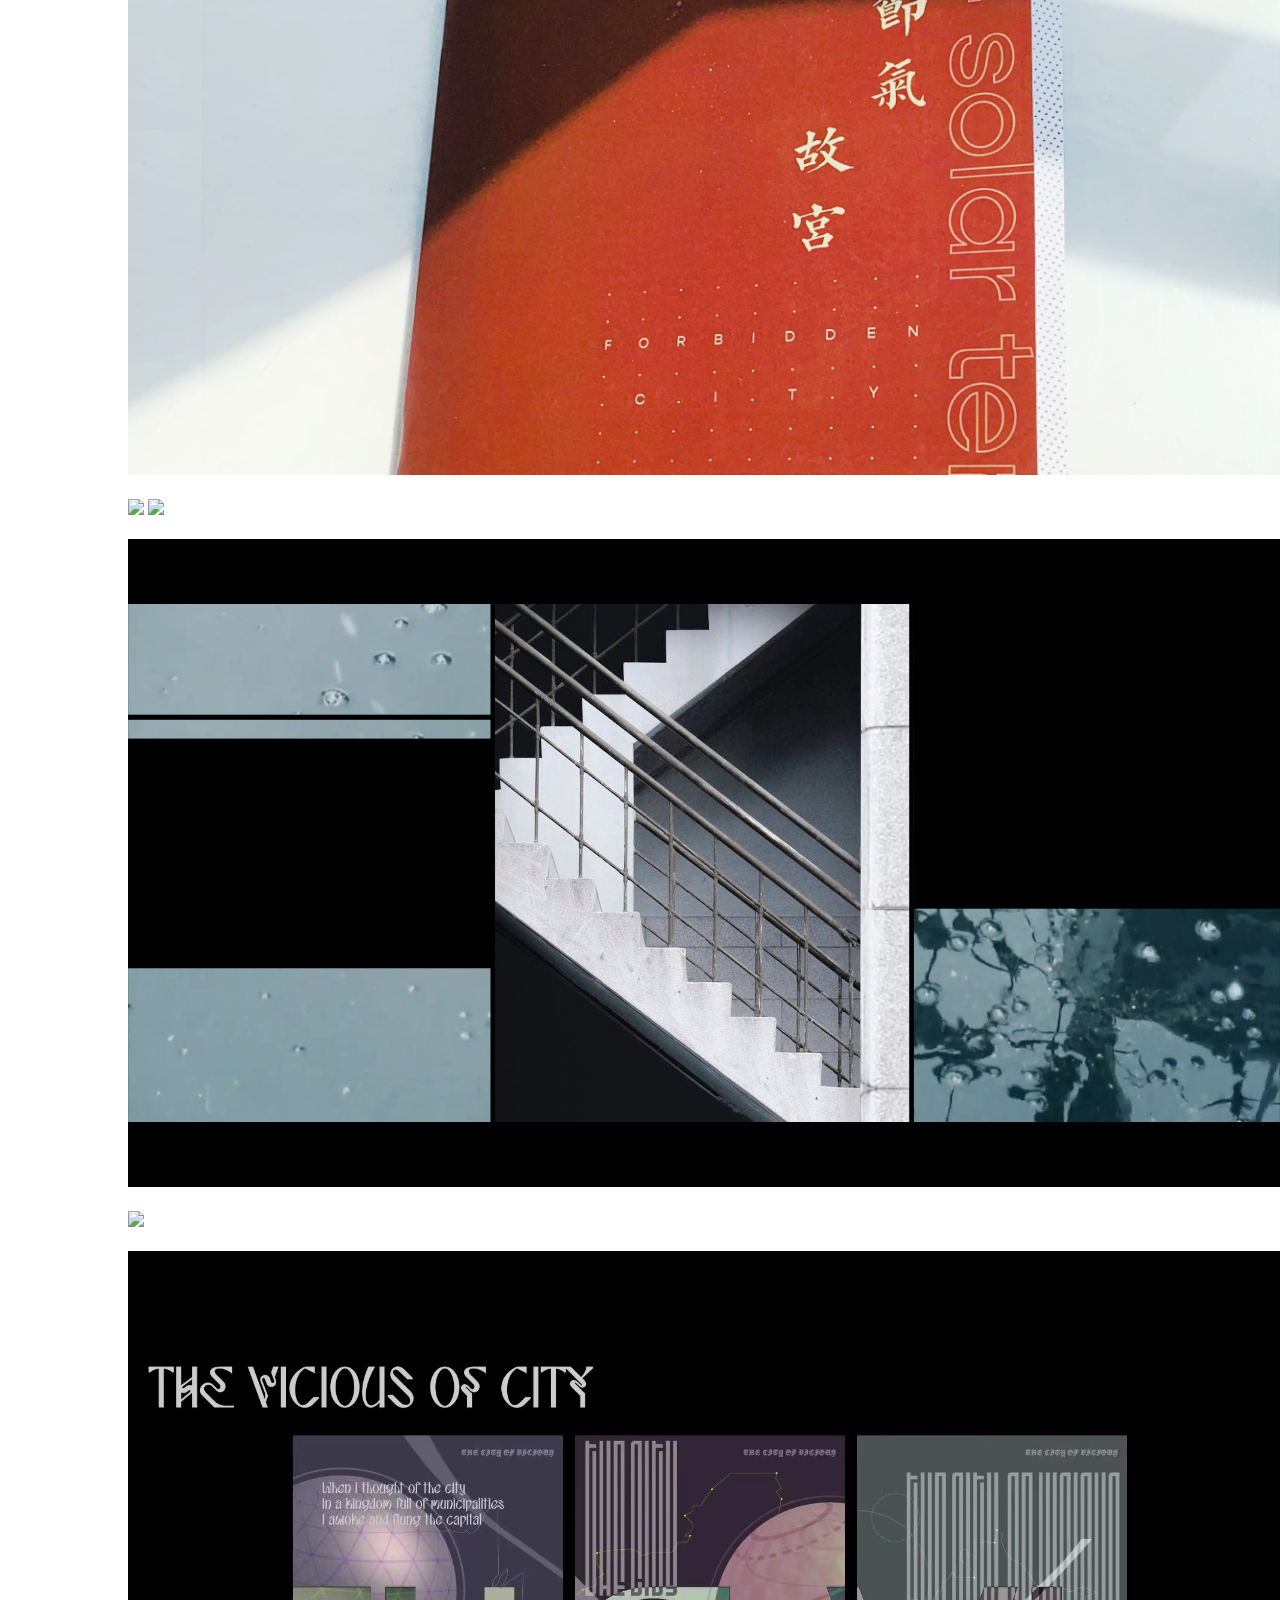
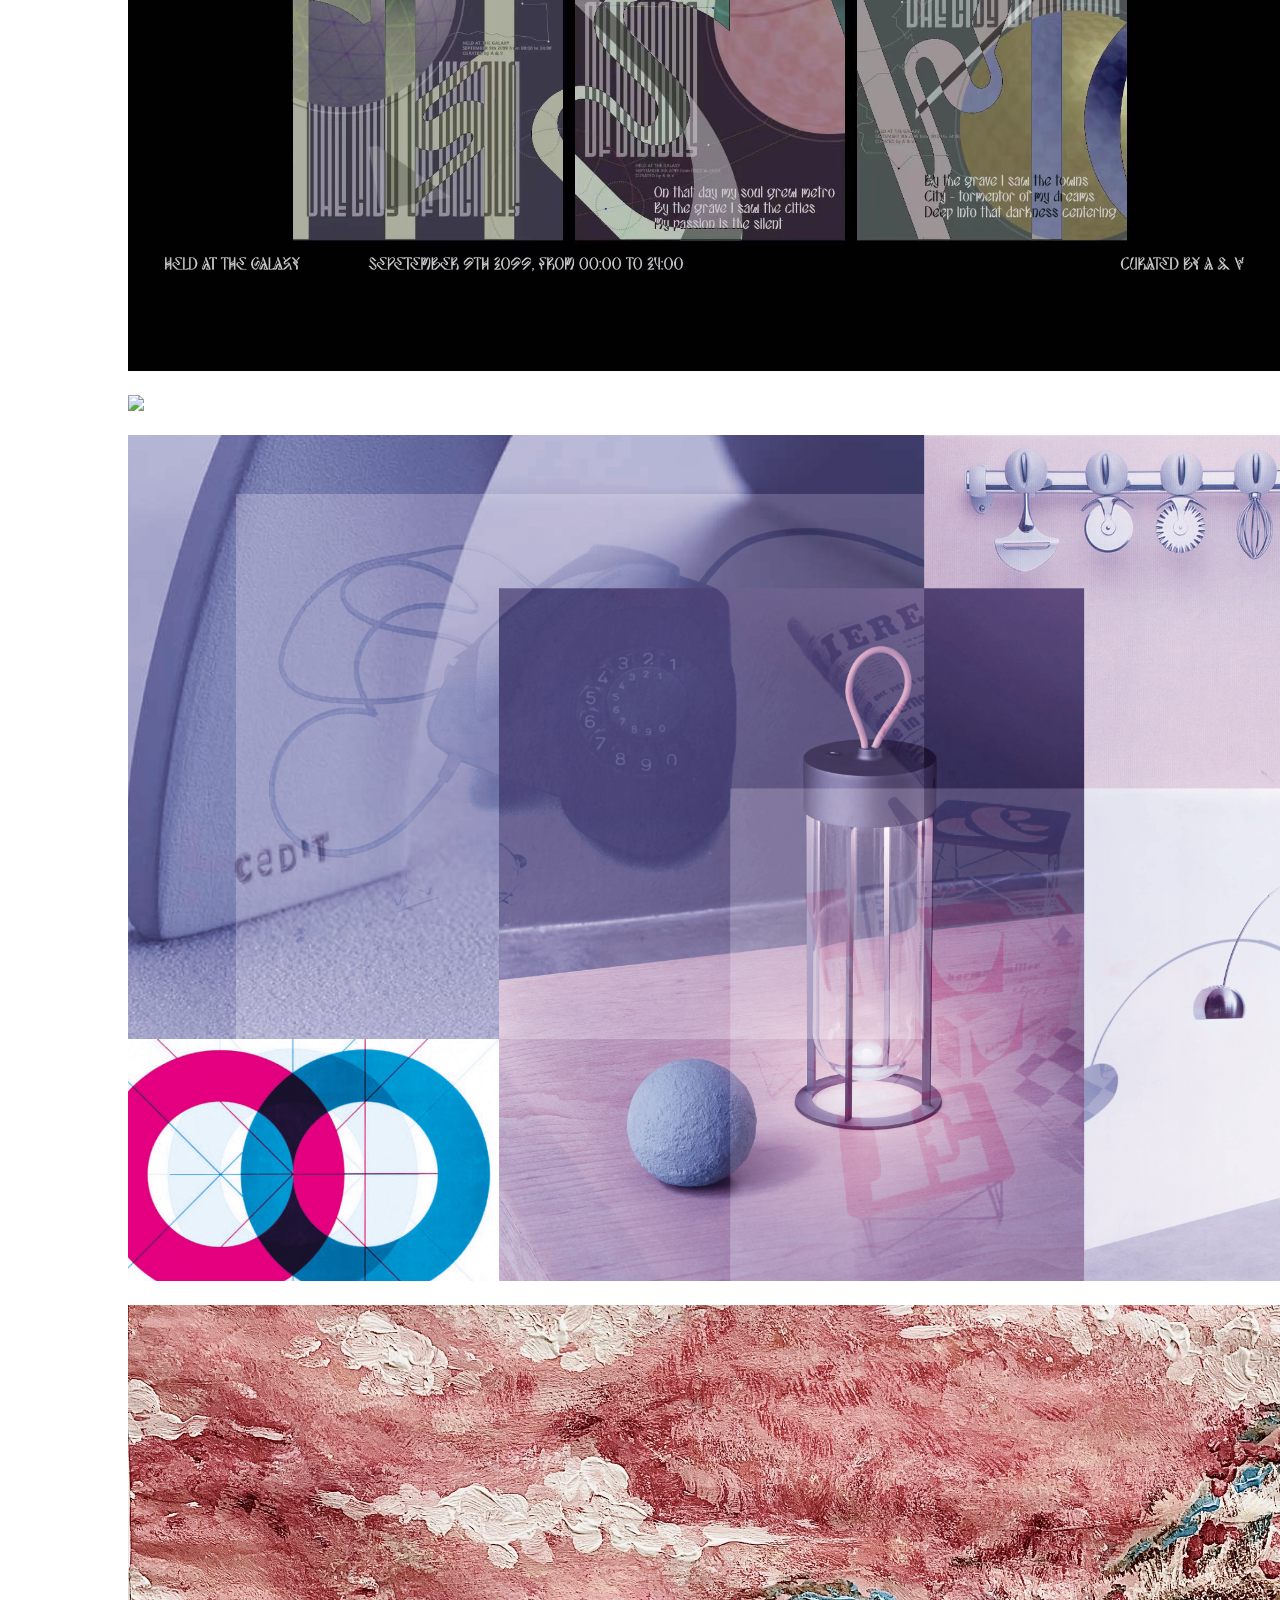
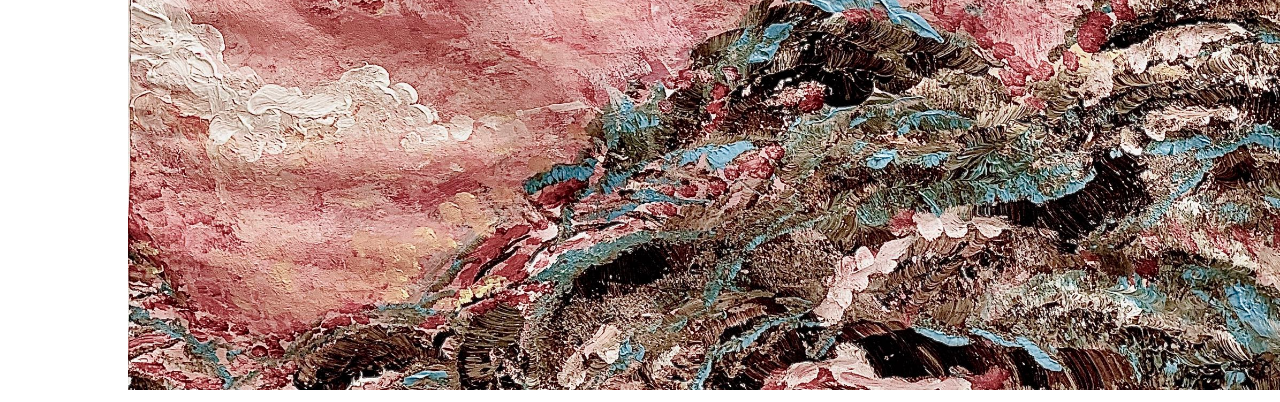
==== commit 12a321b8: "code+image" ====
--- a/index.html
+++ b/index.html
@@ -27,12 +27,13 @@
             a:link{color: gray;
                 text-decoration:none;
                 cursor: crosshair;}
-            a:hover{color: black;
-                text-decoration:underline;
-                cursor: crosshair;}
             a:visited{color: gray;
                 text-decoration:none;
                 cursor: crosshair;}
+            a:hover{color: black;
+                text-decoration:none;
+                cursor: crosshair;}
+
             h1{text-align: left;
                 margin: 0 auto;
                 margin-top:-100px;
@@ -102,10 +103,6 @@
 
             .color{color: rgb(124, 35, 35);}
             .collectivecareintro{margin-left:0px;}
-            .intro_{margin-left:0px;
-            margin-top:-21px;
-            width: 300px;
-        height:495px;}
                 
             .menu{width:20%;
                 position:fixed;
@@ -159,12 +156,15 @@
 
                 
                 .about{margin-top: -57px;
+                    font-weight:600;
                     z-index: 800;
                     cursor: crosshair;}
                 .contact{margin-top: 27px;
+                    font-weight:600;
                     z-index: 800;
                     cursor: crosshair;}
                 .works{margin-top: 27px;
+                    font-weight:600;
                     z-index:100;
                     cursor: crosshair;}
                 .toggle{display:none;
@@ -198,6 +198,7 @@
                 .aboutinfo2{display:none;
                     position: fixed;
                     z-index: 1000;
+                    width: 50vw;
                     margin-left: -86px;
                     margin-top:-24px}
                 .contact2{margin-left: 85px;
@@ -238,25 +239,26 @@
                 .contact2{font-size:24px;}
                 .works{font-size:24px;}
                 .works1{font-size:24px;}
-                .works2{font-size:24px;}
+                .works2{font-size:24px;
+                margin-top:250px;}
                 .button{top:-99px;}
                 .line1{width: 32px;
                     height: 4px;}
                 .line2{width: 32px;
                     height: 4px;
                     margin-top: 30px;}
-                .contactinfo{margin-top: 90px;
+                .contactinfo{margin-top: 105px;
                     line-height: 18px;
                     min-width: 460px;}
                 .toggle{margin-top:46px;}
                 .info3{height: 524px;
-                    width: 300px;}
+                    width: 316px;}
                 .wb2{height:95vh;}
                 }
 
                 @media only screen and (max-height: 736px){
                     .info3{height: 458px;
-                        width: 300px;}
+                        width: 316px;}
                 }
 
           
@@ -279,6 +281,7 @@
                 });
 
                 $( ".about" ).click(function() {
+                    $(".about").css('color','black');
                         $(".aboutinfo2").css("display","inline-block");  
                         $(".contact2").css("display","inline-block"); 
                         $(".works1").css("display","inline-block"); 
@@ -404,6 +407,7 @@
                         $(".about").css('color','black');
                         $(".contact").css('color','black');
                         $(".works").css('color','black'); 
+                        $(".scroll").css("display","inline-block");   
                     
                 });
 
@@ -470,7 +474,7 @@
     </head>
 
     <body>
-        <h1>个人作品集©copyright 2022 </h1>
+        <h1> 个人作品集©copyright 2022  </h1>
         <div class="button">
             <div class="line1"></div>
             <div class="line2"></div>
@@ -483,9 +487,9 @@
 
     <section class="menu">
         <div></div>
-        <div class="about"><b>ABOUT</b></div>
-        <div class="contact"><b>CONTACT</b></div>
-        <div class="works"><b>WORKS</b></div>
+        <div class="about"> ABOUT </div>
+        <div class="contact"> CONTACT </div>
+        <div class="works"> WORKS </div>
     </section>
 
 
@@ -502,7 +506,7 @@
             <div class="tiquette"><a href="tiquette.html">TIQUETTE</a></div>
             <div class="theviciousofcity"><a href="theviciousofcity.html">THE VICIOUS OF CITY</a></div>
             <div class="thewoodwhisperper"><a href="thewoodwhisperper.html">THE WOODWHISPERER</a></div>
-            <div class="drawings"><a href="drawings.html">DRAWINGS</a></div>
+            <div class="drawings"><a href="threedesigners.html">THREE DESIGNERS</a></div>
             <div class="process"><a href="process.html">PROCESS</a></div>
             <div></div>
         </div>
@@ -514,44 +518,44 @@
 
     <section class="aboutinfo2">
         <div class="info3" style="overflow: scroll">
-            <h3>技能特长</h3>
-            <p><span>设计</span> | Print and digital design; 
+            <h3> 技能特长 </h3>
+            <p><span> 设计 </span> | Print and digital design; 
             <br> &emsp;&emsp;&ensp;&thinsp; Adobe InDesign, 
             <br> &emsp;&emsp;&ensp;&thinsp; Illustrator, Photoshop;
             <br> &emsp;&emsp;&ensp;&thinsp; After Effect, Premiere; 
             <br> &emsp;&emsp;&ensp;&thinsp; Figma, Adobe XD;
             <br> &emsp;&emsp;&ensp;&thinsp; Cinema 4 D;
             <br> &emsp;&emsp;&ensp;&thinsp; HTML/CSS/Javascript
-            <p><span>语言</span> | English, Mandarin</p>
-
-            <h3>教育背景</h3>
-            <p><span>罗德岛艺术设计学院 (RISD)</span>
+            <p><span> 语言 </span> | English, Mandarin</p>
+
+            <h3> 教育背景 </h3>
+            <p><span> 罗德岛艺术设计学院 (RISD) </span>
             <br> Providence, RI | Sept. 2018–
             <br> 本科, 平面设计</p>
-            <p><span>布朗大学</span>
+            <p><span> 布朗大学 </span>
             <br> Providence, RI | Sept. 2019–May. 2020 
             <br> 人机交互/用户体验, 经济</p>
 
-            <h3>参与展出</h3>
-            <p><span>IB 艺术展 | 小组展示</span> | Mar. 2018 
+            <h3> 参与展出 </h3>
+            <p><span> IB 艺术展 | 小组展示 </span> | Mar. 2018 
             <br> 人大附中国际部一层展厅</p>
-            <p><span>Coming To(o)|小组展示</span> | Dec. 2018 
+            <p><span> Coming To(o)|小组展示 </span> | Dec. 2018 
             <br> RISD Red Eye Gallery</p>
 
 
-            <h3>课程</h3>
-            <p><span>Design Studio I</span> | Step. 2018–Dec. 2018 
+            <h3> 课程 </h3>
+            <p><span> Design Studio I </span> | Step. 2018–Dec. 2018 
             <br>这是我最初接触平面设计的课程，通过尝试不同的设计程序和设计风格，
                 我意识到设计本身并不局限于表现手法或者用户需求，更多的是对自我的探寻以及风格背后的含义。
             </p>
 
-            <p><span>Typography III</span> | Step. 2020–Dec. 2020 
+            <p><span> Typography III </span> | Step. 2020–Dec. 2020 
             <br>我学会了设计字体并将字体本身当作设计元素来使用，以及使用
                 Figma以及AbobeXD来转换自己的设计至多媒体形态，比如网站元素和GIF动效。
             </p>
             
 
-            <p><span>Web Design</span> | Step. 2021–Dec. 2021
+            <p><span> Web Design </span> | Step. 2021–Dec. 2021
             <br>在这门课程中，我学会了基本的编程代码以及如何将自己的设计转化为网站。
                 网站和其他设计最大的不同在于它对互动的需求，以及使用方式的定义。
                 而通过这节课我对设计本身有了更好地理解，那便是为谁服务，以及通过什么样的形态。
@@ -559,9 +563,9 @@
 
             </div>
 
-        <h3 class="contact2">CONTACT</h3>
+        <h3 class="contact2"> CONTACT </h3>
         <br>
-        <h3 class="works1">WORKS</h3>
+        <h3 class="works1"> WORKS </h3>
 
 
 
@@ -580,7 +584,7 @@
         </div>  
     </section>
 
-    <h3 class="works2">WORKS</h3>
+    <h3 class="works2"> WORKS </h3>
 
     <section class="image">
         <div></div>
@@ -595,8 +599,8 @@
         <a href="tiquette.html"><img src="image/blue.jpg"></a>
         <a href="theviciousofcity.html"><img src="image/city.jpg"></a>
         <a href="thewoodwhisperper.html"><img src="image/wood.png"></a>
-        <a href="drawings.html"><img src="image/drawing01.jpg"></a>
-        <a href="process.html"><img src="image/Untitled presentation (4).jpg"></a>   
+        <a href="threedesigners.html"><img src="image/3designers.jpg"></a> 
+        <a href="process.html"><img src="image/drawing01.jpg"></a>  
     </section>
 
     
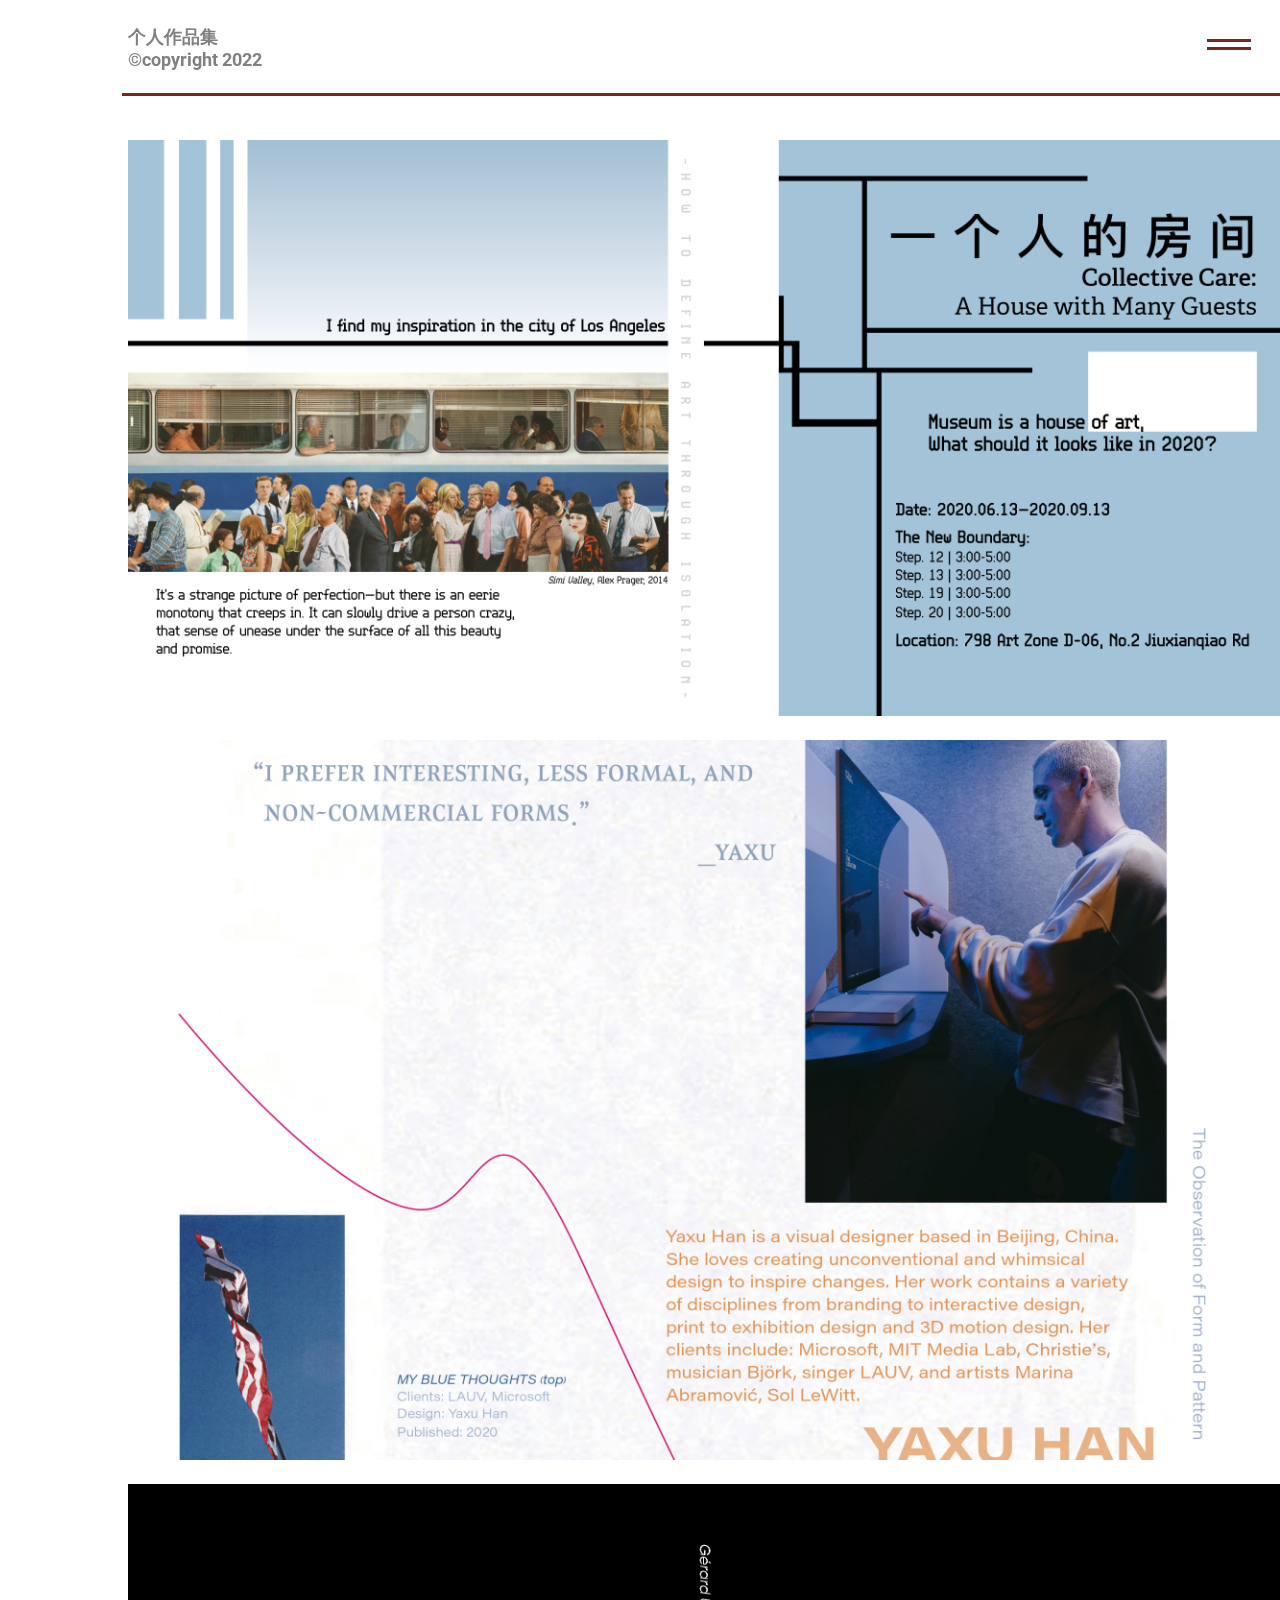
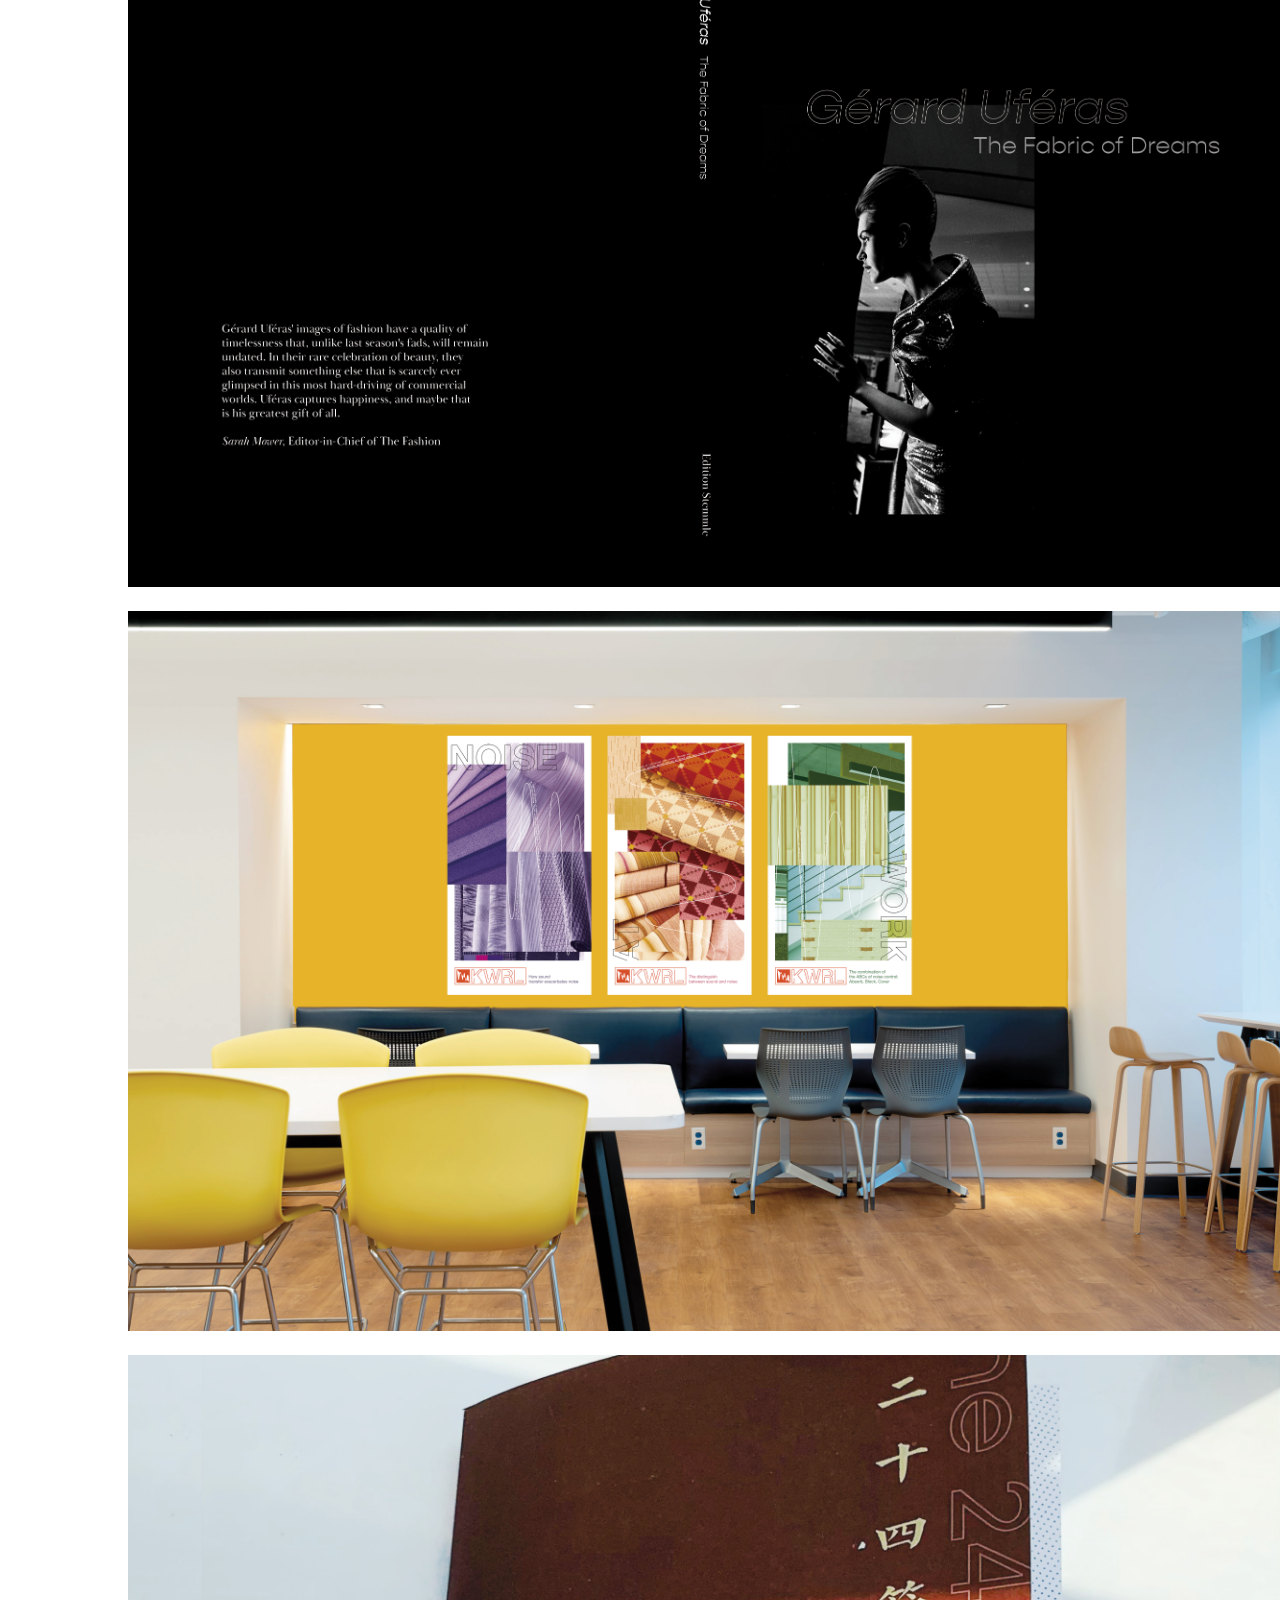
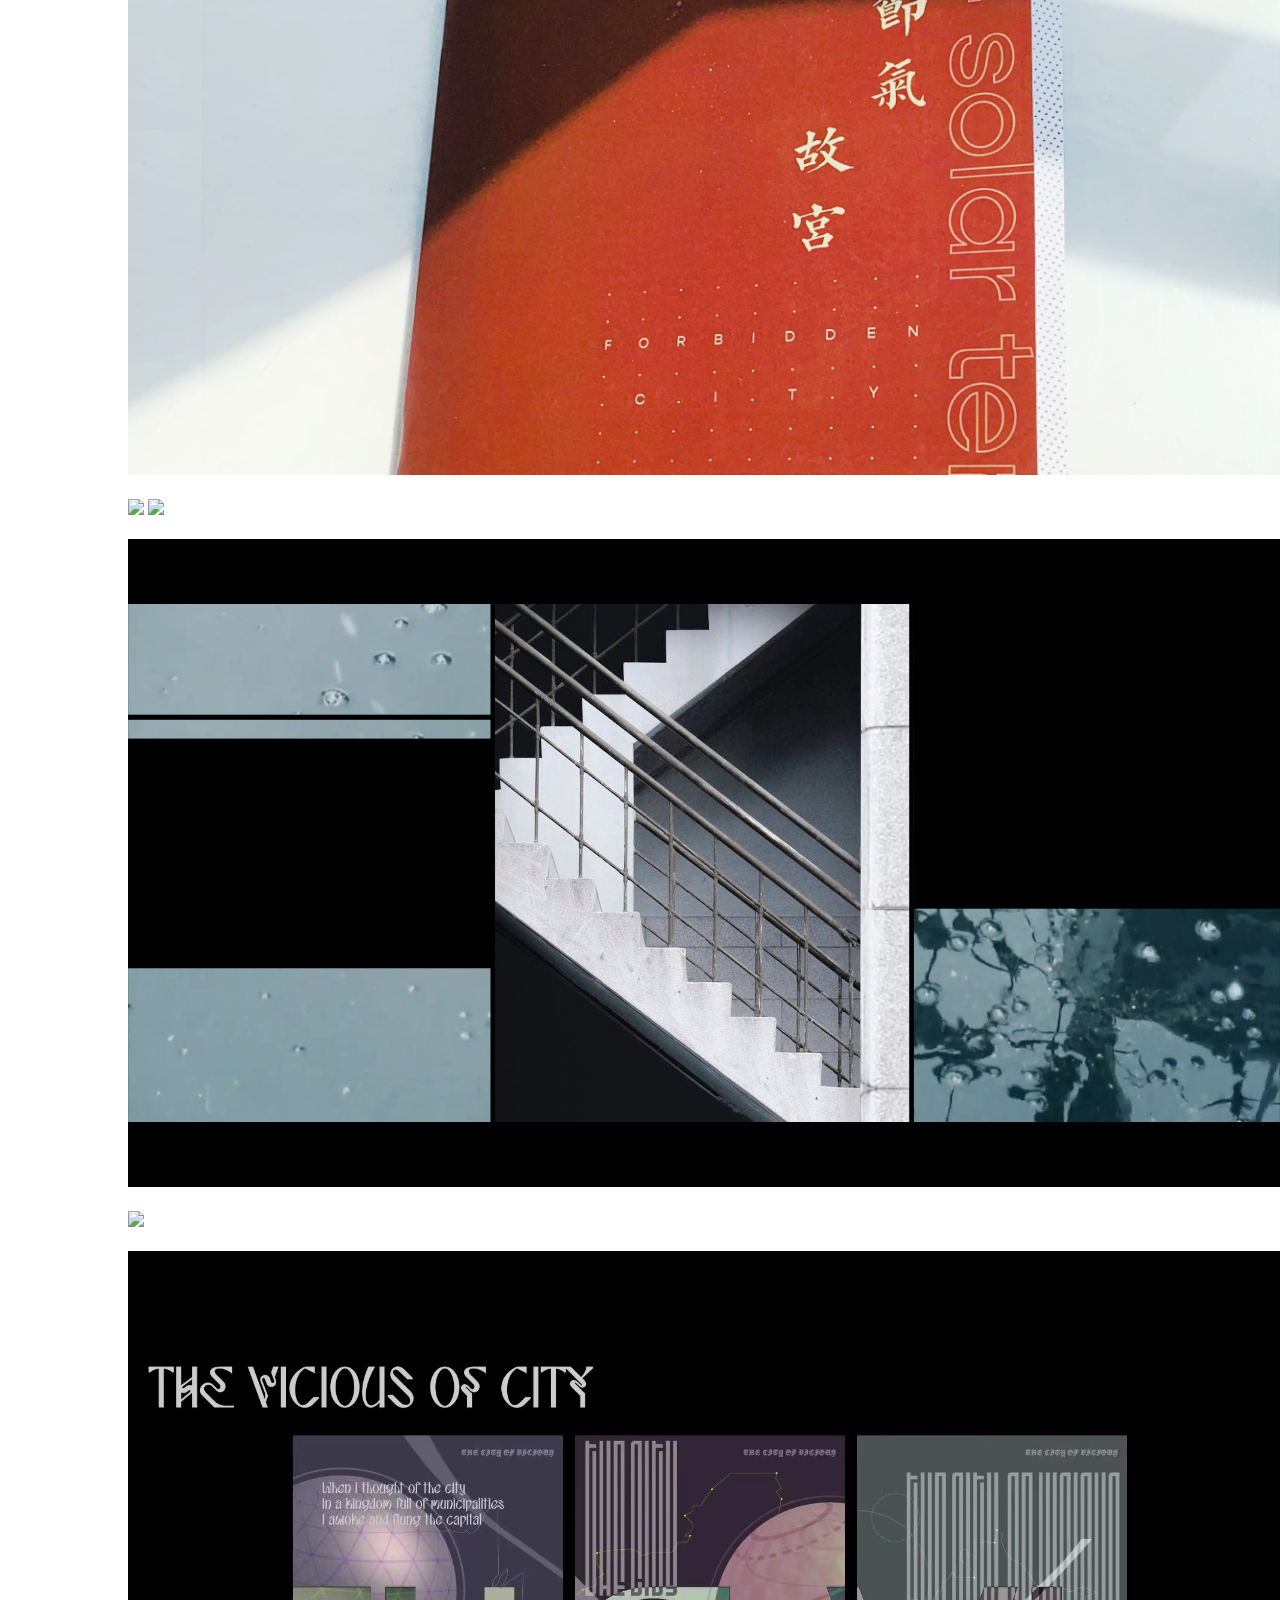
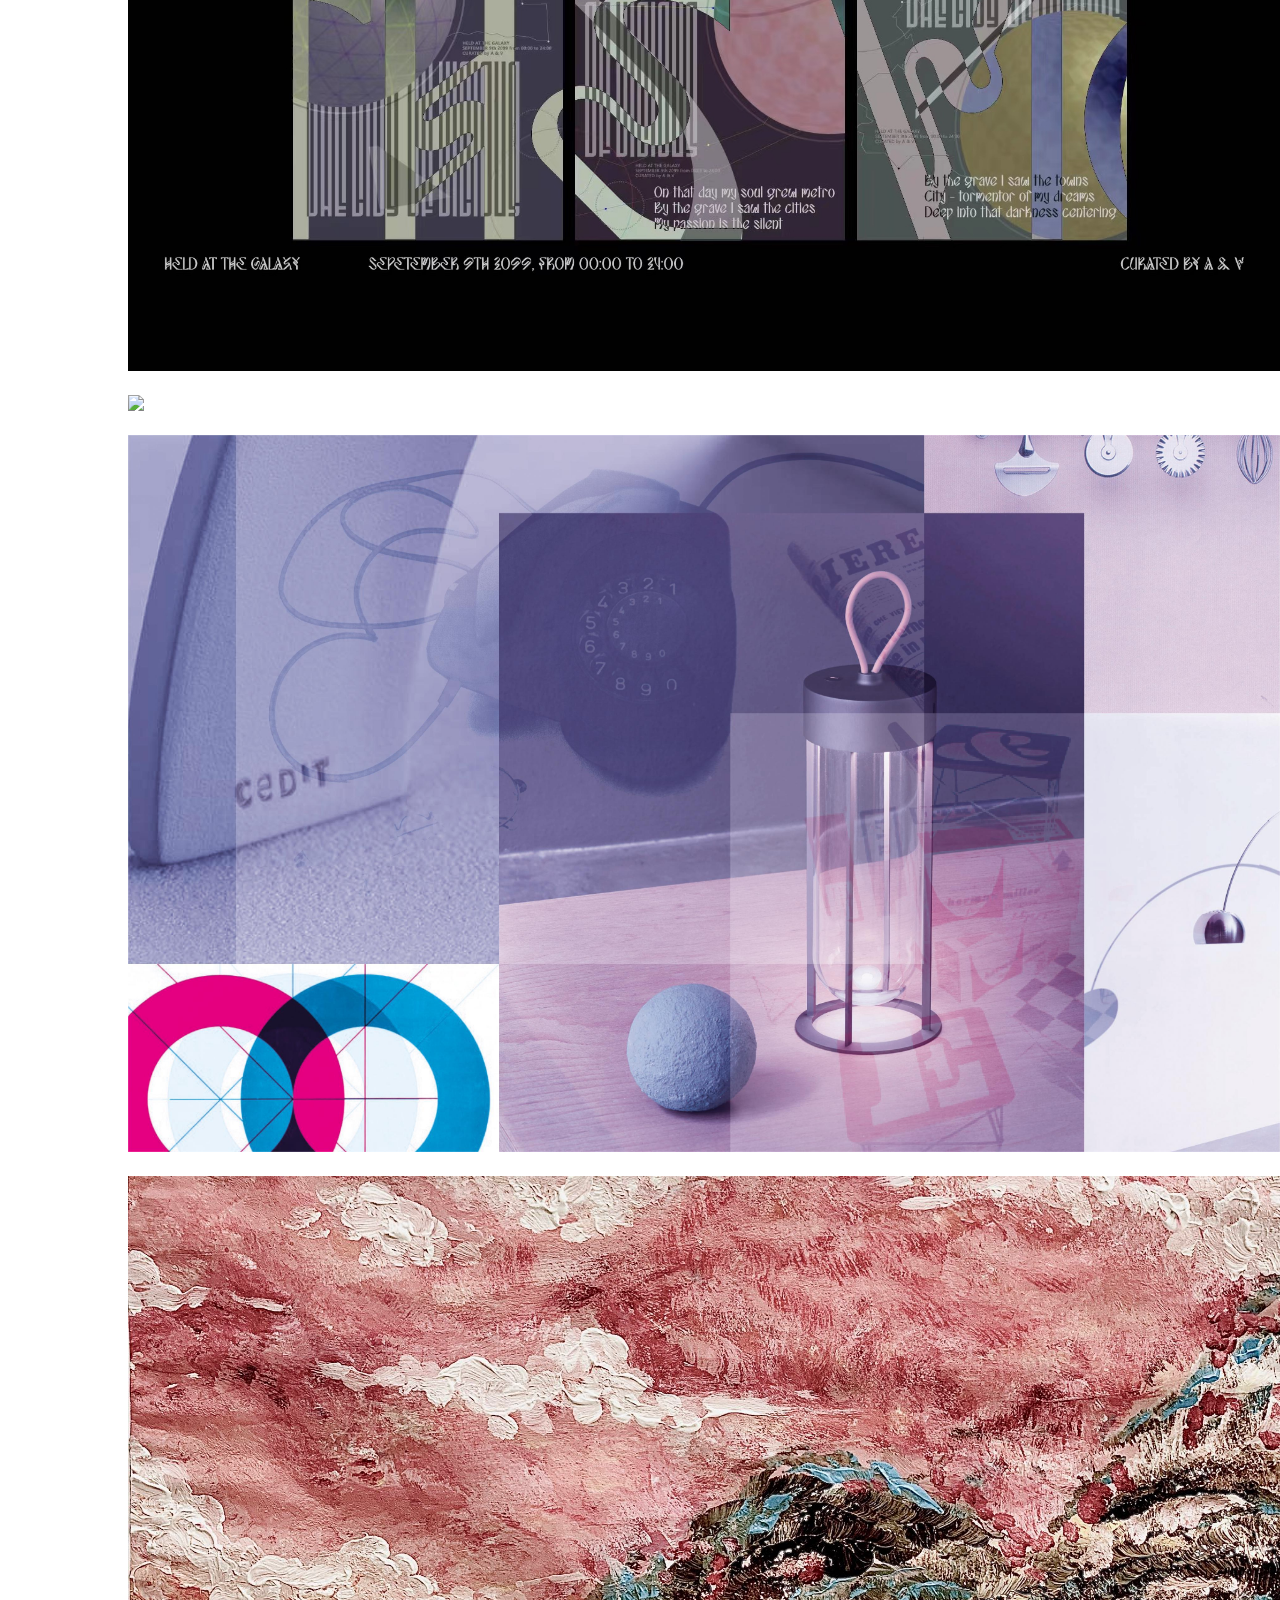
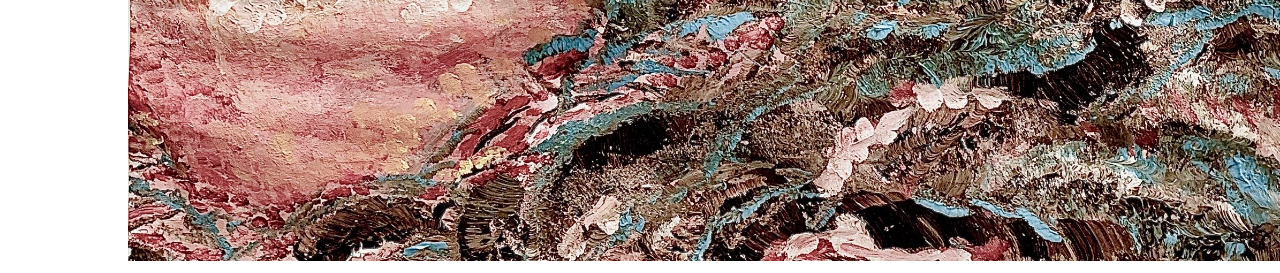
==== commit 260525ad: "code" ====
--- a/index.html
+++ b/index.html
@@ -186,7 +186,7 @@
                     font-size:18px;
                     z-index:1000;
                     cursor: crosshair;}
-                .interview,.GérardUféras,.knoll,.the24solarterms,.newphotography,.generateposters,.soundmotion,.tiquette,.theviciousofcity,.thewoodwhisperper,.drawings,.process{margin-top:10px;
+                .interview,.GérardUféras,.knoll,.the24solarterms,.newphotography,.generateposters,.soundmotion,.blue,.theviciousofcity,.thewoodwhisperper,.drawings,.process{margin-top:10px;
                     margin-left:0px;
                     width:195px;
                     font-size:18px;
@@ -227,7 +227,7 @@
                 h1{max-width: 224px;
                     font-size: 24px;
                     margin-top: -107px;}
-                .collectivecare,.interview,.GérardUféras,.knoll,.the24solarterms,.newphotography,.generateposters,.soundmotion,.tiquette,.theviciousofcity,.thewoodwhisperper,.drawings,.process{margin-top:10px;
+                .collectivecare,.interview,.GérardUféras,.knoll,.the24solarterms,.newphotography,.generateposters,.soundmotion,.blue,.theviciousofcity,.thewoodwhisperper,.drawings,.process{margin-top:10px;
                     font-size:24px;
                     line-height: 24px;
                     min-width: 300px;}
@@ -240,7 +240,7 @@
                 .works{font-size:24px;}
                 .works1{font-size:24px;}
                 .works2{font-size:24px;
-                margin-top:250px;}
+                margin-top:254px;}
                 .button{top:-99px;}
                 .line1{width: 32px;
                     height: 4px;}
@@ -503,7 +503,7 @@
             <div class="newphotography"><a href="newphotography.html">NEW PHOTOGRAPHY</a></div>
             <div class="generateposters"><a href="generateposters.html">GENERATE POSTERS</a></div>
             <div class="soundmotion"><a href="soundmotion.html">SOUND MOTION</a></div>
-            <div class="tiquette"><a href="tiquette.html">TIQUETTE</a></div>
+            <div class="blue"><a href="blue.html">BLUE</a></div>
             <div class="theviciousofcity"><a href="theviciousofcity.html">THE VICIOUS OF CITY</a></div>
             <div class="thewoodwhisperper"><a href="thewoodwhisperper.html">THE WOODWHISPERER</a></div>
             <div class="drawings"><a href="threedesigners.html">THREE DESIGNERS</a></div>
@@ -518,15 +518,15 @@
 
     <section class="aboutinfo2">
         <div class="info3" style="overflow: scroll">
-            <h3> 技能特长 </h3>
-            <p><span> 设计 </span> | Print and digital design; 
-            <br> &emsp;&emsp;&ensp;&thinsp; Adobe InDesign, 
-            <br> &emsp;&emsp;&ensp;&thinsp; Illustrator, Photoshop;
-            <br> &emsp;&emsp;&ensp;&thinsp; After Effect, Premiere; 
-            <br> &emsp;&emsp;&ensp;&thinsp; Figma, Adobe XD;
-            <br> &emsp;&emsp;&ensp;&thinsp; Cinema 4 D;
-            <br> &emsp;&emsp;&ensp;&thinsp; HTML/CSS/Javascript
-            <p><span> 语言 </span> | English, Mandarin</p>
+            <h3>技能特长</h3>
+            <p><span>设计</span> | Print and digital design; 
+            <br> &emsp;&emsp;&ensp; Adobe InDesign, 
+            <br> &emsp;&emsp;&ensp; Illustrator, Photoshop;
+            <br> &emsp;&emsp;&ensp; After Effect, Premiere; 
+            <br> &emsp;&emsp;&ensp; Figma, Adobe XD;
+            <br> &emsp;&emsp;&ensp; Cinema 4 D;
+            <br> &emsp;&emsp;&ensp; HTML/CSS/Javascript
+            <p><span>语言</span> | English, Mandarin</p>
 
             <h3> 教育背景 </h3>
             <p><span> 罗德岛艺术设计学院 (RISD) </span>
@@ -596,7 +596,7 @@
         <a href="newphotography.html"><img src="image/blue.jpg"></a>
         <a href="generateposters.html"><img src="image/blue.jpg"></a>
         <a href="soundmotion.html"><img src="image/motion.jpg"></a>
-        <a href="tiquette.html"><img src="image/blue.jpg"></a>
+        <a href="blue.html"><img src="image/blue.jpg"></a>
         <a href="theviciousofcity.html"><img src="image/city.jpg"></a>
         <a href="thewoodwhisperper.html"><img src="image/wood.png"></a>
         <a href="threedesigners.html"><img src="image/3designers.jpg"></a> 
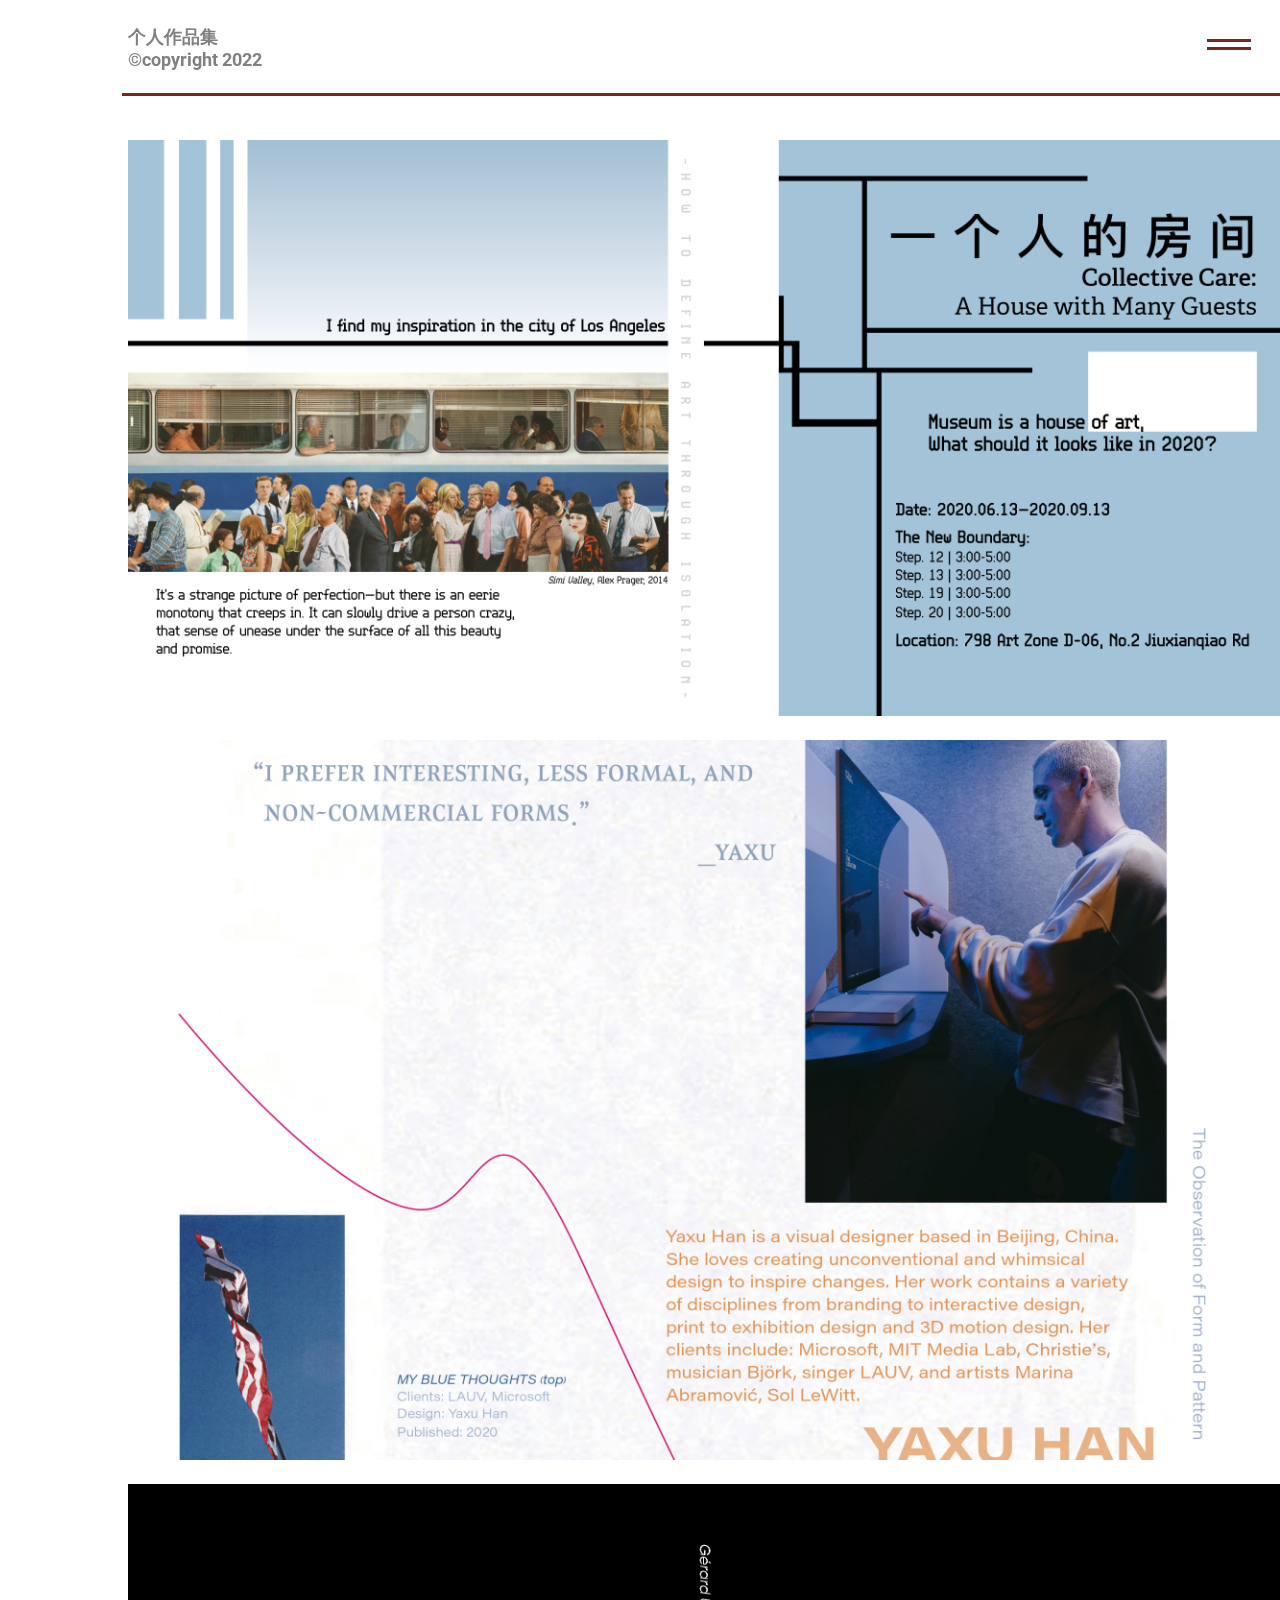
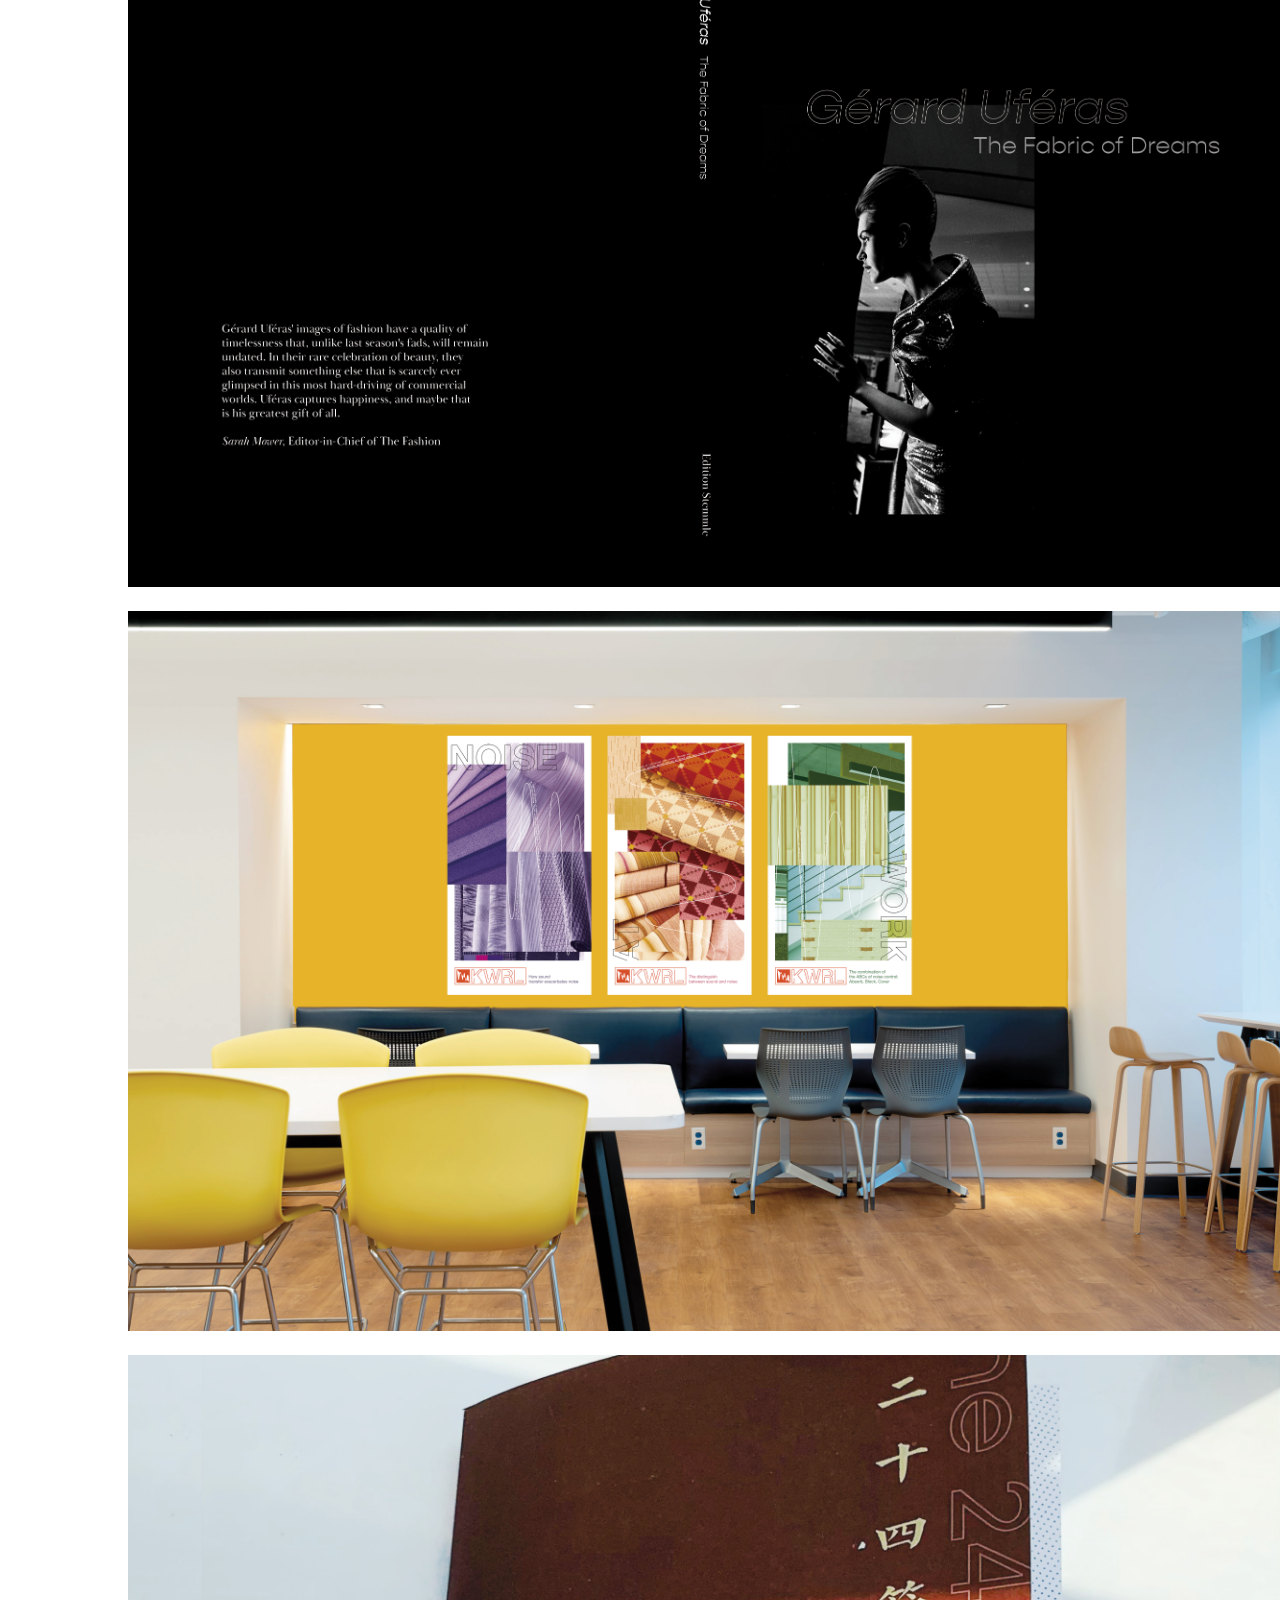
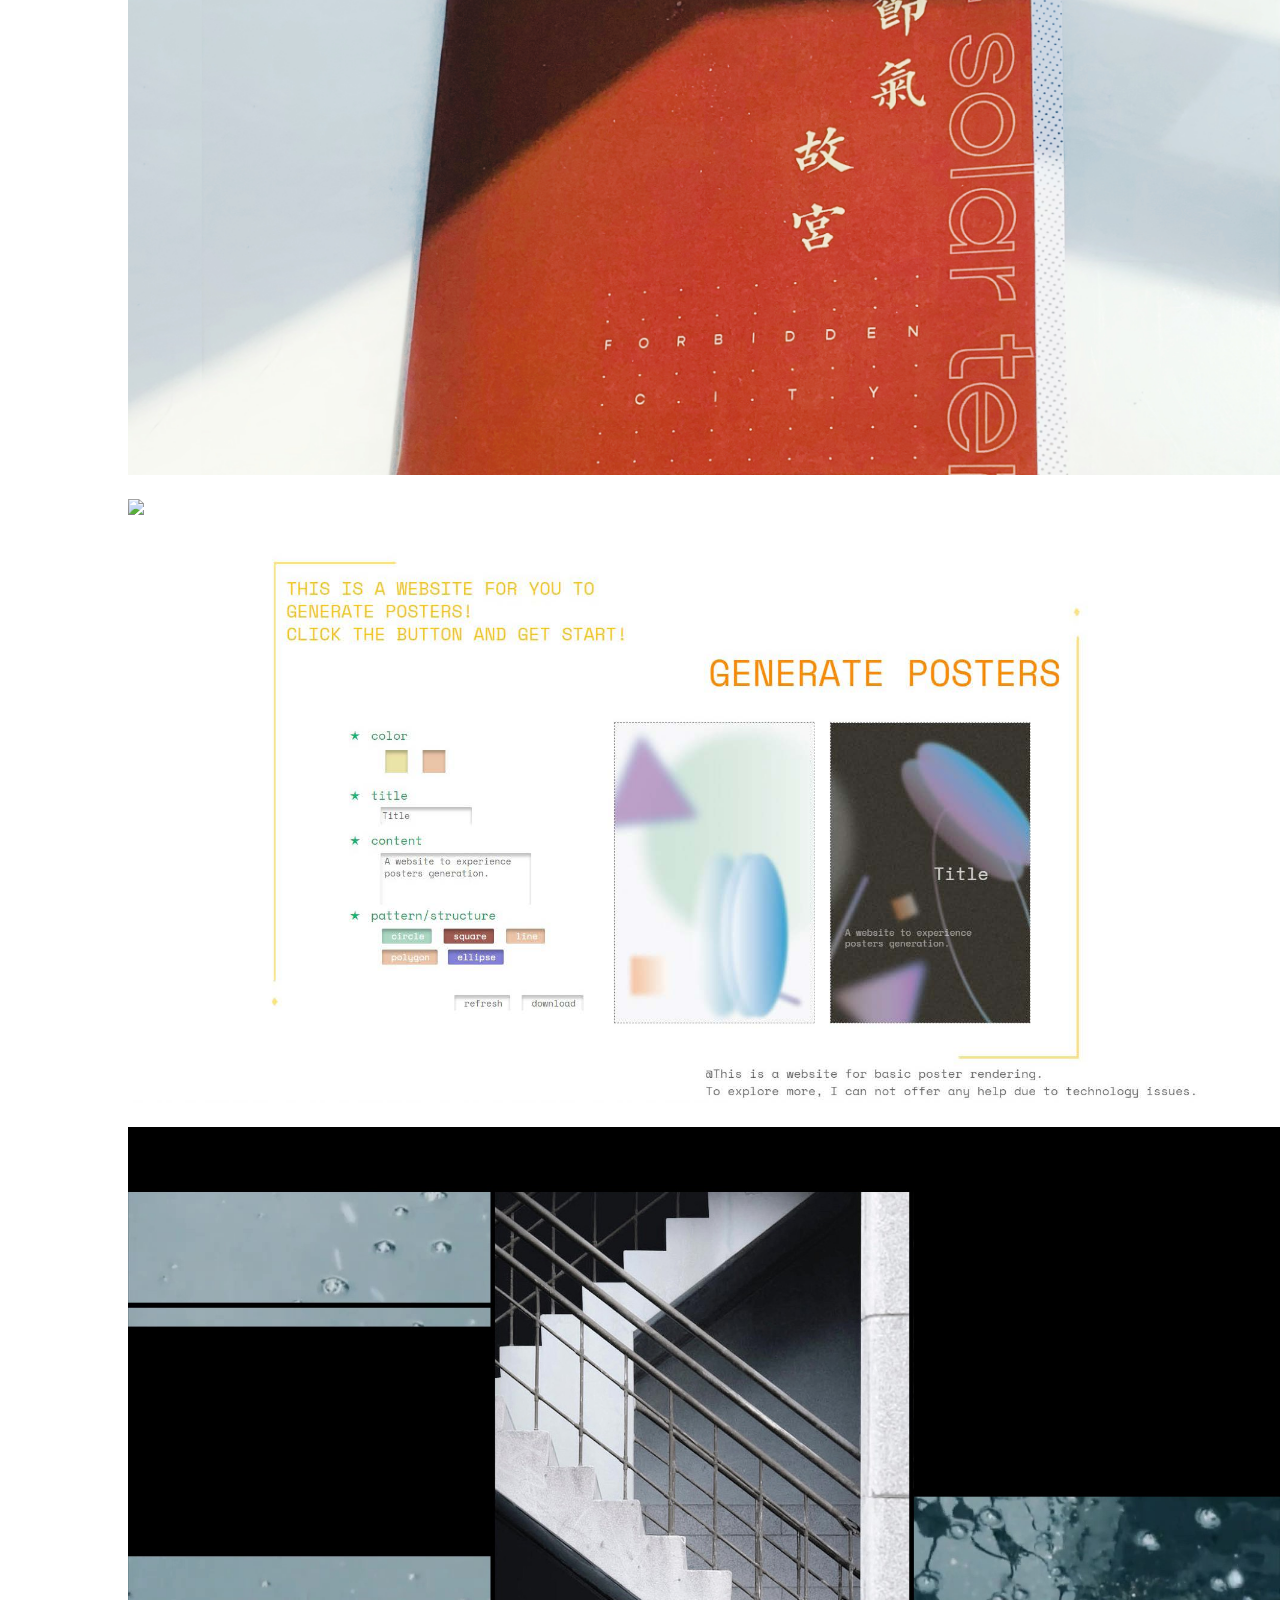
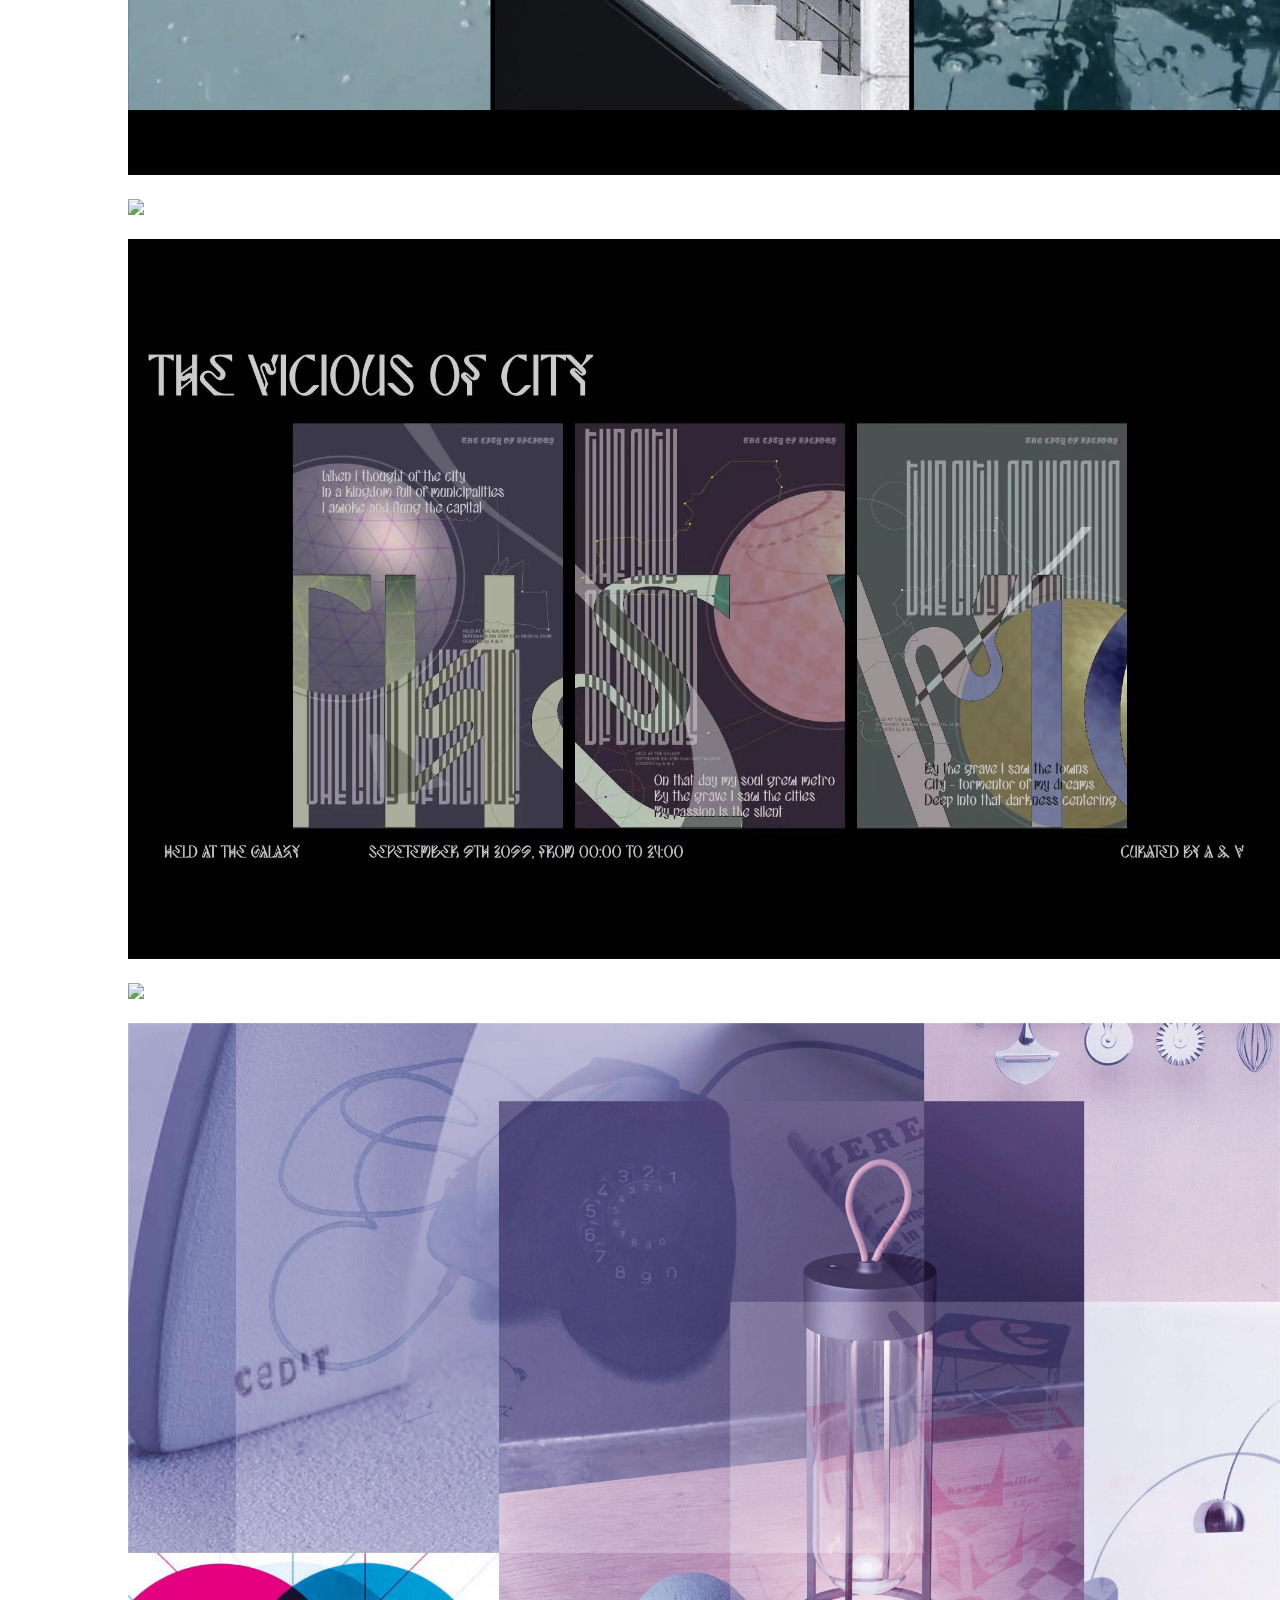
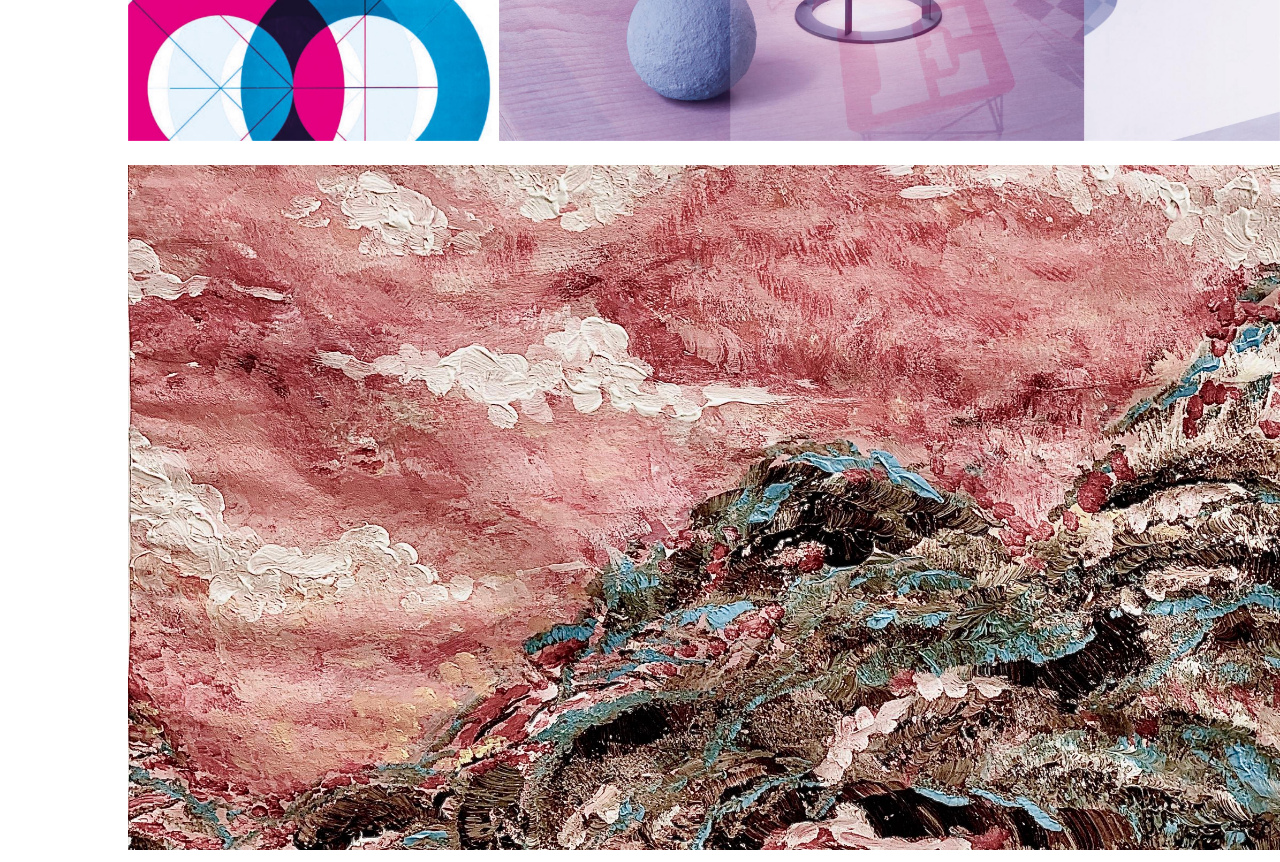
==== commit 05b2ee4d: "time" ====
--- a/index.html
+++ b/index.html
@@ -530,7 +530,7 @@
 
             <h3> 教育背景 </h3>
             <p><span> 罗德岛艺术设计学院 (RISD) </span>
-            <br> Providence, RI | Sept. 2018–
+            <br> Providence, RI | Sept. 2018–Jun.2022
             <br> 本科, 平面设计</p>
             <p><span> 布朗大学 </span>
             <br> Providence, RI | Sept. 2019–May. 2020 
@@ -593,8 +593,8 @@
         <a href="GérardUféras.html"><img src="image/GérardUféras.jpg"></a>
         <a href="knoll.html"><img src="image/mockup.jpg"></a>
         <a href="the24solarterms.html"><img src="image/the24solarterms.jpg"></a>
-        <a href="newphotography.html"><img src="image/blue.jpg"></a>
-        <a href="generateposters.html"><img src="image/blue.jpg"></a>
+        <a href="newphotography.html"><img src="image/图片01.png"></a>
+        <a href="generateposters.html"><img src="image/图片.png"></a>
         <a href="soundmotion.html"><img src="image/motion.jpg"></a>
         <a href="blue.html"><img src="image/blue.jpg"></a>
         <a href="theviciousofcity.html"><img src="image/city.jpg"></a>
